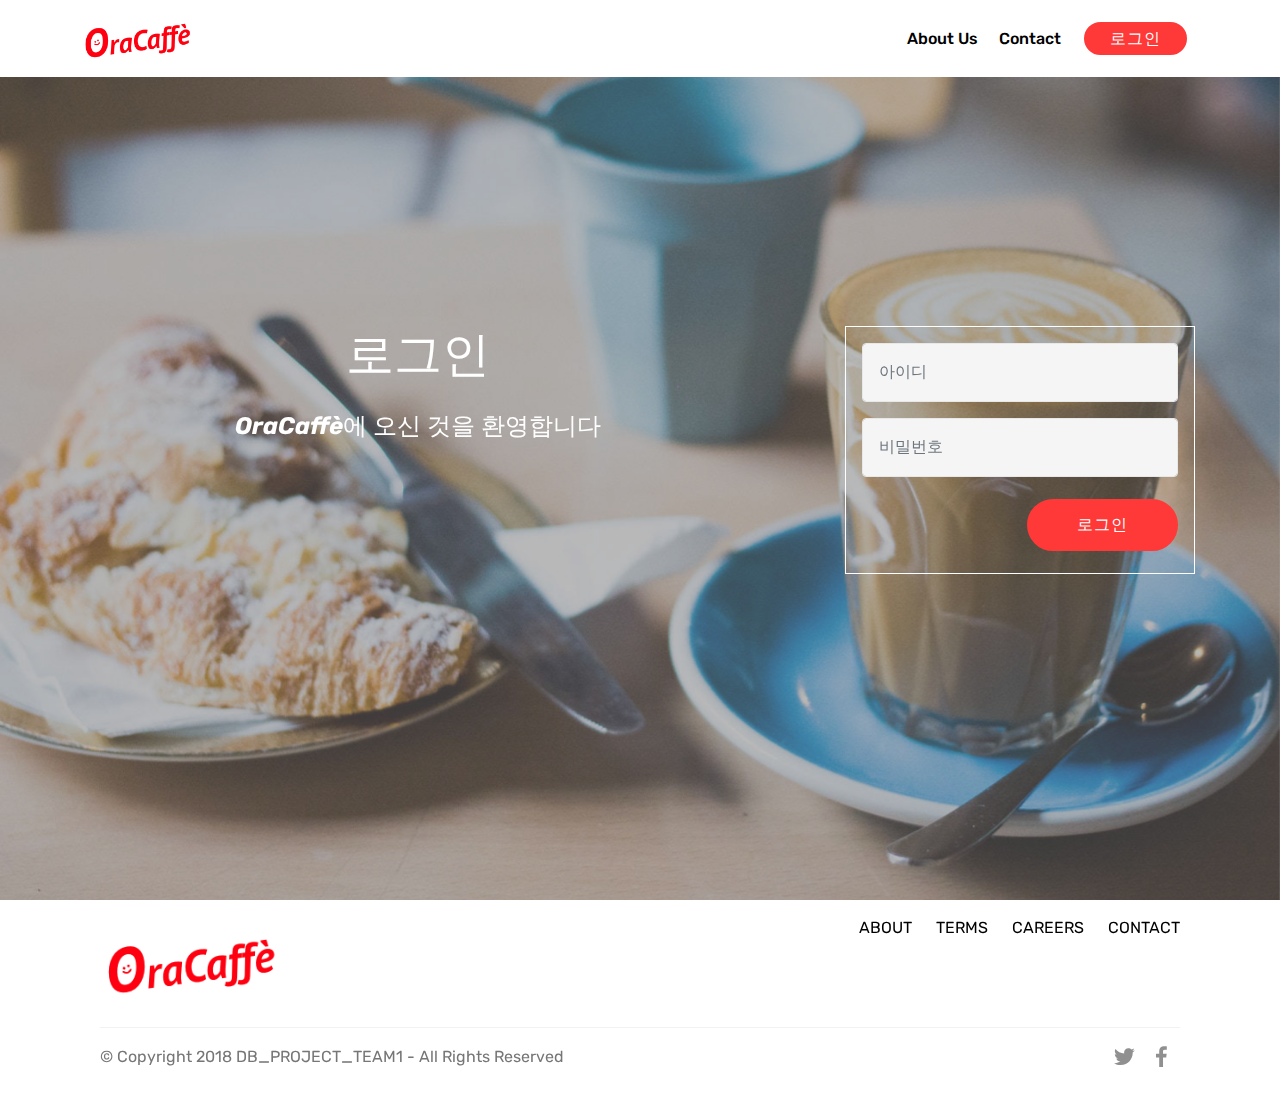
==== page1.html @ 69495694 "init" ====
<!DOCTYPE html>
<html >
<head>
  <!-- Site made with Mobirise Website Builder v4.7.6, https://mobirise.com -->
  <meta charset="UTF-8">
  <meta http-equiv="X-UA-Compatible" content="IE=edge">
  <meta name="generator" content="Mobirise v4.7.6, mobirise.com">
  <meta name="viewport" content="width=device-width, initial-scale=1, minimum-scale=1">
  <link rel="shortcut icon" href="assets/images/-202x108.png" type="image/x-icon">
  <meta name="description" content="Web Page Generator Description">
  <title>SignIn</title>
  <link rel="stylesheet" href="assets/web/assets/mobirise-icons/mobirise-icons.css">
  <link rel="stylesheet" href="assets/tether/tether.min.css">
  <link rel="stylesheet" href="assets/bootstrap/css/bootstrap.min.css">
  <link rel="stylesheet" href="assets/bootstrap/css/bootstrap-grid.min.css">
  <link rel="stylesheet" href="assets/bootstrap/css/bootstrap-reboot.min.css">
  <link rel="stylesheet" href="assets/dropdown/css/style.css">
  <link rel="stylesheet" href="assets/socicon/css/styles.css">
  <link rel="stylesheet" href="assets/theme/css/style.css">
  <link rel="stylesheet" href="assets/mobirise/css/mbr-additional.css" type="text/css">



</head>
<body>
  <section class="menu cid-r9E1RNAYEL" once="menu" id="menu2-10">



    <nav class="navbar navbar-expand beta-menu navbar-dropdown align-items-center navbar-fixed-top navbar-toggleable-sm">
        <button class="navbar-toggler navbar-toggler-right" type="button" data-toggle="collapse" data-target="#navbarSupportedContent" aria-controls="navbarSupportedContent" aria-expanded="false" aria-label="Toggle navigation">
            <div class="hamburger">
                <span></span>
                <span></span>
                <span></span>
                <span></span>
            </div>
        </button>
        <div class="menu-logo">
            <div class="navbar-brand">
                <span class="navbar-logo">
                    <a href="index.html#header2-o">
                        <img src="assets/images/-202x108.png" alt="Mobirise" title="" style="height: 3.8rem;">
                    </a>
                </span>

            </div>
        </div>
        <div class="collapse navbar-collapse" id="navbarSupportedContent">
            <ul class="navbar-nav nav-dropdown" data-app-modern-menu="true"><li class="nav-item">
                    <a class="nav-link link text-black display-4" href="https://mobirise.com">
                        About Us</a>
                </li>
                <li class="nav-item">
                    <a class="nav-link link text-black display-4" href="https://mobirise.com">
                        Contact</a>
                </li></ul>
            <div class="navbar-buttons mbr-section-btn"><a class="btn btn-sm btn-primary display-4" href="page1.html#header15-a">로그인</a></div>
        </div>
    </nav>
</section>

<section class="engine"><a href="https://mobirise.me/f">easy site builder</a></section><section class="cid-r9nvVd71QP mbr-fullscreen mbr-parallax-background" id="header15-a">



    <div class="mbr-overlay" style="opacity: 0.5; background-color: rgb(118, 118, 118);"></div>

    <div class="container align-right">
<div class="row">
    <div class="mbr-white col-lg-8 col-md-7 content-container">
        <h1 class="mbr-section-title mbr-bold pb-3 mbr-fonts-style display-2"><span style="font-weight: normal;">로그인</span></h1>
        <p class="mbr-text pb-3 mbr-fonts-style display-5"><em><strong>OraCaffè</strong></em>에 오신 것을 환영합니다</p>
    </div>
    <div class="col-lg-4 col-md-5">
    <div class="form-container">
        <div class="media-container-column" data-form-type="formoid">
            <form class="mbr-form" action="https://mobirise.com/" method="post" data-form-title="Mobirise Form"><input type="hidden" name="email" data-form-email="true" value="7OTTWEYSHqGn15H0geWZ35E45BGBH0NDx4opuKjkuqK/Y9XAEI4cTV89Rk0ecKyw245xw1QO3pvyygyzViCnVticY7wnadPkC+vL3FvAUHYLniIk+F7aWp97nAbE34Jr" data-form-field="Email">
                <div data-for="name">
                    <div class="form-group">
                        <input type="text" class="form-control px-3" name="name" data-form-field="Name" placeholder="아이디" required="" id="name-header15-a">
                    </div>
                </div>
                <div data-for="password">
                    <div class="form-group">
                        <input type="password" class="form-control px-3" name="password" data-form-field="Password" placeholder="비밀번호" required="" id="password-header15-a">
                    </div>
                </div>


                <span class="input-group-btn"><button href="" type="submit" class="btn btn-form btn-primary display-4">로그인</button></span>
            </form>
        </div>
    </div>
    </div>
</div>
    </div>

</section>

<section class="cid-r9omqYlnFC" id="footer5-s">





    <div class="container">
        <div class="media-container-row">
            <div class="col-md-3">
                <div class="media-wrap">
                    <a href="https://mobirise.com/">
                       <img src="assets/images/-202x108.png" alt="Mobirise" title="">
                    </a>
                </div>
            </div>
            <div class="col-md-9">
                <p class="mbr-text align-right links mbr-fonts-style display-7">
                    <a href="#" class="text-black">ABOUT</a> &nbsp;&nbsp;&nbsp;&nbsp;
                    <a href="#" class="text-black">TERMS</a> &nbsp;&nbsp;&nbsp;&nbsp;
                    <a href="#" class="text-black">CAREERS</a> &nbsp;&nbsp;&nbsp;&nbsp;
                    <a href="#" class="text-black">CONTACT</a>
                </p>
            </div>
        </div>
        <div class="footer-lower">
            <div class="media-container-row">
                <div class="col-md-12">
                    <hr>
                </div>
            </div>
            <div class="media-container-row mbr-white">
                <div class="col-md-6 copyright">
                    <p class="mbr-text mbr-fonts-style display-7">
                        © Copyright 2018 DB_PROJECT_TEAM1 - All Rights Reserved
                    </p>
                </div>
                <div class="col-md-6">
                    <div class="social-list align-right">
                        <div class="soc-item">
                            <a href="https://twitter.com/mobirise" target="_blank">
                                <span class="socicon-twitter socicon mbr-iconfont mbr-iconfont-social"></span>
                            </a>
                        </div>
                        <div class="soc-item">
                            <a href="https://www.facebook.com/pages/Mobirise/1616226671953247" target="_blank">
                                <span class="socicon-facebook socicon mbr-iconfont mbr-iconfont-social"></span>
                            </a>
                        </div>




                    </div>
                </div>
            </div>
        </div>
    </div>
</section>


  <script src="assets/web/assets/jquery/jquery.min.js"></script>
  <script src="assets/popper/popper.min.js"></script>
  <script src="assets/tether/tether.min.js"></script>
  <script src="assets/bootstrap/js/bootstrap.min.js"></script>
  <script src="assets/smoothscroll/smooth-scroll.js"></script>
  <script src="assets/parallax/jarallax.min.js"></script>
  <script src="assets/dropdown/js/script.min.js"></script>
  <script src="assets/touchswipe/jquery.touch-swipe.min.js"></script>
  <script src="assets/theme/js/script.js"></script>
  <script src="assets/formoid/formoid.min.js"></script>


</body>
</html>
---- assets/web/assets/mobirise-icons/mobirise-icons.css ----
@font-face {
  font-family: 'MobiriseIcons';
  src:  url('mobirise-icons.eot?spat4u');
  src:  url('mobirise-icons.eot?spat4u#iefix') format('embedded-opentype'),
    url('mobirise-icons.ttf?spat4u') format('truetype'),
    url('mobirise-icons.woff?spat4u') format('woff'),
    url('mobirise-icons.svg?spat4u#MobiriseIcons') format('svg');
  font-weight: normal;
  font-style: normal;
}

[class^="mbri-"], [class*=" mbri-"] {
  /* use !important to prevent issues with browser extensions that change fonts */
  font-family: MobiriseIcons !important;
  speak: none;
  font-style: normal;
  font-weight: normal;
  font-variant: normal;
  text-transform: none;
  line-height: 1;

  /* Better Font Rendering =========== */
  -webkit-font-smoothing: antialiased;
  -moz-osx-font-smoothing: grayscale;
}

.mbri-add-submenu:before {
  content: "\e900";
}
.mbri-alert:before {
  content: "\e901";
}
.mbri-align-center:before {
  content: "\e902";
}
.mbri-align-justify:before {
  content: "\e903";
}
.mbri-align-left:before {
  content: "\e904";
}
.mbri-align-right:before {
  content: "\e905";
}
.mbri-android:before {
  content: "\e906";
}
.mbri-apple:before {
  content: "\e907";
}
.mbri-arrow-down:before {
  content: "\e908";
}
.mbri-arrow-next:before {
  content: "\e909";
}
.mbri-arrow-prev:before {
  content: "\e90a";
}
.mbri-arrow-up:before {
  content: "\e90b";
}
.mbri-bold:before {
  content: "\e90c";
}
.mbri-bookmark:before {
  content: "\e90d";
}
.mbri-bootstrap:before {
  content: "\e90e";
}
.mbri-briefcase:before {
  content: "\e90f";
}
.mbri-browse:before {
  content: "\e910";
}
.mbri-bulleted-list:before {
  content: "\e911";
}
.mbri-calendar:before {
  content: "\e912";
}
.mbri-camera:before {
  content: "\e913";
}
.mbri-cart-add:before {
  content: "\e914";
}
.mbri-cart-full:before {
  content: "\e915";
}
.mbri-cash:before {
  content: "\e916";
}
.mbri-change-style:before {
  content: "\e917";
}
.mbri-chat:before {
  content: "\e918";
}
.mbri-clock:before {
  content: "\e919";
}
.mbri-close:before {
  content: "\e91a";
}
.mbri-cloud:before {
  content: "\e91b";
}
.mbri-code:before {
  content: "\e91c";
}
.mbri-contact-form:before {
  content: "\e91d";
}
.mbri-credit-card:before {
  content: "\e91e";
}
.mbri-cursor-click:before {
  content: "\e91f";
}
.mbri-cust-feedback:before {
  content: "\e920";
}
.mbri-database:before {
  content: "\e921";
}
.mbri-delivery:before {
  content: "\e922";
}
.mbri-desktop:before {
  content: "\e923";
}
.mbri-devices:before {
  content: "\e924";
}
.mbri-down:before {
  content: "\e925";
}
.mbri-download:before {
  content: "\e989";
}
.mbri-drag-n-drop:before {
  content: "\e927";
}
.mbri-drag-n-drop2:before {
  content: "\e928";
}
.mbri-edit:before {
  content: "\e929";
}
.mbri-edit2:before {
  content: "\e92a";
}
.mbri-error:before {
  content: "\e92b";
}
.mbri-extension:before {
  content: "\e92c";
}
.mbri-features:before {
  content: "\e92d";
}
.mbri-file:before {
  content: "\e92e";
}
.mbri-flag:before {
  content: "\e92f";
}
.mbri-folder:before {
  content: "\e930";
}
.mbri-gift:before {
  content: "\e931";
}
.mbri-github:before {
  content: "\e932";
}
.mbri-globe:before {
  content: "\e933";
}
.mbri-globe-2:before {
  content: "\e934";
}
.mbri-growing-chart:before {
  content: "\e935";
}
.mbri-hearth:before {
  content: "\e936";
}
.mbri-help:before {
  content: "\e937";
}
.mbri-home:before {
  content: "\e938";
}
.mbri-hot-cup:before {
  content: "\e939";
}
.mbri-idea:before {
  content: "\e93a";
}
.mbri-image-gallery:before {
  content: "\e93b";
}
.mbri-image-slider:before {
  content: "\e93c";
}
.mbri-info:before {
  content: "\e93d";
}
.mbri-italic:before {
  content: "\e93e";
}
.mbri-key:before {
  content: "\e93f";
}
.mbri-laptop:before {
  content: "\e940";
}
.mbri-layers:before {
  content: "\e941";
}
.mbri-left-right:before {
  content: "\e942";
}
.mbri-left:before {
  content: "\e943";
}
.mbri-letter:before {
  content: "\e944";
}
.mbri-like:before {
  content: "\e945";
}
.mbri-link:before {
  content: "\e946";
}
.mbri-lock:before {
  content: "\e947";
}
.mbri-login:before {
  content: "\e948";
}
.mbri-logout:before {
  content: "\e949";
}
.mbri-magic-stick:before {
  content: "\e94a";
}
.mbri-map-pin:before {
  content: "\e94b";
}
.mbri-menu:before {
  content: "\e94c";
}
.mbri-mobile:before {
  content: "\e94d";
}
.mbri-mobile2:before {
  content: "\e94e";
}
.mbri-mobirise:before {
  content: "\e94f";
}
.mbri-more-horizontal:before {
  content: "\e950";
}
.mbri-more-vertical:before {
  content: "\e951";
}
.mbri-music:before {
  content: "\e952";
}
.mbri-new-file:before {
  content: "\e953";
}
.mbri-numbered-list:before {
  content: "\e954";
}
.mbri-opened-folder:before {
  content: "\e955";
}
.mbri-pages:before {
  content: "\e956";
}
.mbri-paper-plane:before {
  content: "\e957";
}
.mbri-paperclip:before {
  content: "\e958";
}
.mbri-photo:before {
  content: "\e959";
}
.mbri-photos:before {
  content: "\e95a";
}
.mbri-pin:before {
  content: "\e95b";
}
.mbri-play:before {
  content: "\e95c";
}
.mbri-plus:before {
  content: "\e95d";
}
.mbri-preview:before {
  content: "\e95e";
}
.mbri-print:before {
  content: "\e95f";
}
.mbri-protect:before {
  content: "\e960";
}
.mbri-question:before {
  content: "\e961";
}
.mbri-quote-left:before {
  content: "\e962";
}
.mbri-quote-right:before {
  content: "\e963";
}
.mbri-refresh:before {
  content: "\e964";
}
.mbri-responsive:before {
  content: "\e965";
}
.mbri-right:before {
  content: "\e966";
}
.mbri-rocket:before {
  content: "\e967";
}
.mbri-sad-face:before {
  content: "\e968";
}
.mbri-sale:before {
  content: "\e969";
}
.mbri-save:before {
  content: "\e96a";
}
.mbri-search:before {
  content: "\e96b";
}
.mbri-setting:before {
  content: "\e96c";
}
.mbri-setting2:before {
  content: "\e96d";
}
.mbri-setting3:before {
  content: "\e96e";
}
.mbri-share:before {
  content: "\e96f";
}
.mbri-shopping-bag:before {
  content: "\e970";
}
.mbri-shopping-basket:before {
  content: "\e971";
}
.mbri-shopping-cart:before {
  content: "\e972";
}
.mbri-sites:before {
  content: "\e973";
}
.mbri-smile-face:before {
  content: "\e974";
}
.mbri-speed:before {
  content: "\e975";
}
.mbri-star:before {
  content: "\e976";
}
.mbri-success:before {
  content: "\e977";
}
.mbri-sun:before {
  content: "\e978";
}
.mbri-sun2:before {
  content: "\e979";
}
.mbri-tablet:before {
  content: "\e97a";
}
.mbri-tablet-vertical:before {
  content: "\e97b";
}
.mbri-target:before {
  content: "\e97c";
}
.mbri-timer:before {
  content: "\e97d";
}
.mbri-to-ftp:before {
  content: "\e97e";
}
.mbri-to-local-drive:before {
  content: "\e97f";
}
.mbri-touch-swipe:before {
  content: "\e980";
}
.mbri-touch:before {
  content: "\e981";
}
.mbri-trash:before {
  content: "\e982";
}
.mbri-underline:before {
  content: "\e983";
}
.mbri-unlink:before {
  content: "\e984";
}
.mbri-unlock:before {
  content: "\e985";
}
.mbri-up-down:before {
  content: "\e986";
}
.mbri-up:before {
  content: "\e987";
}
.mbri-update:before {
  content: "\e988";
}
.mbri-upload:before {
 content: "\e926"; 
}
.mbri-user:before {
  content: "\e98a";
}
.mbri-user2:before {
  content: "\e98b";
}
.mbri-users:before {
  content: "\e98c";
}
.mbri-video:before {
  content: "\e98d";
}
.mbri-video-play:before {
  content: "\e98e";
}
.mbri-watch:before {
  content: "\e98f";
}
.mbri-website-theme:before {
  content: "\e990";
}
.mbri-wifi:before {
  content: "\e991";
}
.mbri-windows:before {
  content: "\e992";
}
.mbri-zoom-out:before {
  content: "\e993";
}
.mbri-redo:before {
  content: "\e994";
}
.mbri-undo:before {
  content: "\e995";
}
---- assets/dropdown/css/style.css ----
.navbar-dropdown {
  left: 0;
  padding: 0;
  position: absolute;
  right: 0;
  top: 0;
  transition: all 0.45s ease;
  z-index: 1030;
  background: #282828; }
  .navbar-dropdown .navbar-logo {
    margin-right: 0.8rem;
    transition: margin 0.3s ease-in-out;
    vertical-align: middle; }
    .navbar-dropdown .navbar-logo img {
      height: 3.125rem;
      transition: all 0.3s ease-in-out; }
    .navbar-dropdown .navbar-logo.mbr-iconfont {
      font-size: 3.125rem;
      line-height: 3.125rem; }
  .navbar-dropdown .navbar-caption {
    font-weight: 700;
    white-space: normal;
    vertical-align: -4px;
    line-height: 3.125rem !important; }
    .navbar-dropdown .navbar-caption, .navbar-dropdown .navbar-caption:hover {
      color: inherit;
      text-decoration: none; }
  .navbar-dropdown .mbr-iconfont + .navbar-caption {
    vertical-align: -1px; }
  .navbar-dropdown.navbar-fixed-top {
    position: fixed; }
  .navbar-dropdown .navbar-brand span {
    vertical-align: -4px; }
  .navbar-dropdown.bg-color.transparent {
    background: none; }
  .navbar-dropdown.navbar-short .navbar-brand {
    padding: 0.625rem 0; }
    .navbar-dropdown.navbar-short .navbar-brand span {
      vertical-align: -1px; }
  .navbar-dropdown.navbar-short .navbar-caption {
    line-height: 2.375rem !important;
    vertical-align: -2px; }
  .navbar-dropdown.navbar-short .navbar-logo {
    margin-right: 0.5rem; }
    .navbar-dropdown.navbar-short .navbar-logo img {
      height: 2.375rem; }
    .navbar-dropdown.navbar-short .navbar-logo.mbr-iconfont {
      font-size: 2.375rem;
      line-height: 2.375rem; }
  .navbar-dropdown.navbar-short .mbr-table-cell {
    height: 3.625rem; }
  .navbar-dropdown .navbar-close {
    left: 0.6875rem;
    position: fixed;
    top: 0.75rem;
    z-index: 1000; }
  .navbar-dropdown .hamburger-icon {
    content: "";
    display: inline-block;
    vertical-align: middle;
    width: 16px;
    -webkit-box-shadow: 0 -6px 0 1px #282828,0 0 0 1px #282828,0 6px 0 1px #282828;
    -moz-box-shadow: 0 -6px 0 1px #282828,0 0 0 1px #282828,0 6px 0 1px #282828;
    box-shadow: 0 -6px 0 1px #282828,0 0 0 1px #282828,0 6px 0 1px #282828; }

.dropdown-menu .dropdown-toggle[data-toggle="dropdown-submenu"]::after {
  border-bottom: 0.35em solid transparent;
  border-left: 0.35em solid;
  border-right: 0;
  border-top: 0.35em solid transparent;
  margin-left: 0.3rem; }

.dropdown-menu .dropdown-item:focus {
  outline: 0; }

.nav-dropdown {
  font-size: 0.75rem;
  font-weight: 500;
  height: auto !important; }
  .nav-dropdown .nav-btn {
    padding-left: 1rem; }
  .nav-dropdown .link {
    margin: .667em 1.667em;
    font-weight: 500;
    padding: 0;
    transition: color .2s ease-in-out; }
    .nav-dropdown .link.dropdown-toggle {
      margin-right: 2.583em; }
      .nav-dropdown .link.dropdown-toggle::after {
        margin-left: .25rem;
        border-top: 0.35em solid;
        border-right: 0.35em solid transparent;
        border-left: 0.35em solid transparent;
        border-bottom: 0; }
      .nav-dropdown .link.dropdown-toggle[aria-expanded="true"] {
        margin: 0;
        padding: 0.667em 3.263em  0.667em 1.667em; }
  .nav-dropdown .link::after,
  .nav-dropdown .dropdown-item::after {
    color: inherit; }
  .nav-dropdown .btn {
    font-size: 0.75rem;
    font-weight: 700;
    letter-spacing: 0;
    margin-bottom: 0;
    padding-left: 1.25rem;
    padding-right: 1.25rem; }
  .nav-dropdown .dropdown-menu {
    border-radius: 0;
    border: 0;
    left: 0;
    margin: 0;
    padding-bottom: 1.25rem;
    padding-top: 1.25rem;
    position: relative; }
  .nav-dropdown .dropdown-submenu {
    margin-left: 0.125rem;
    top: 0; }
  .nav-dropdown .dropdown-item {
    font-weight: 500;
    line-height: 2;
    padding: 0.3846em 4.615em 0.3846em 1.5385em;
    position: relative;
    transition: color .2s ease-in-out, background-color .2s ease-in-out; }
    .nav-dropdown .dropdown-item::after {
      margin-top: -0.3077em;
      position: absolute;
      right: 1.1538em;
      top: 50%; }
    .nav-dropdown .dropdown-item:focus, .nav-dropdown .dropdown-item:hover {
      background: none; }

@media (max-width: 767px) {
  .nav-dropdown.navbar-toggleable-sm {
    bottom: 0;
    display: none;
    left: 0;
    overflow-x: hidden;
    position: fixed;
    top: 0;
    transform: translateX(-100%);
    -ms-transform: translateX(-100%);
    -webkit-transform: translateX(-100%);
    width: 18.75rem;
    z-index: 999; } }
.nav-dropdown.navbar-toggleable-xl {
  bottom: 0;
  display: none;
  left: 0;
  overflow-x: hidden;
  position: fixed;
  top: 0;
  transform: translateX(-100%);
  -ms-transform: translateX(-100%);
  -webkit-transform: translateX(-100%);
  width: 18.75rem;
  z-index: 999; }

.nav-dropdown-sm {
  display: block !important;
  overflow-x: hidden;
  overflow: auto;
  padding-top: 3.875rem; }
  .nav-dropdown-sm::after {
    content: "";
    display: block;
    height: 3rem;
    width: 100%; }
  .nav-dropdown-sm.collapse.in ~ .navbar-close {
    display: block !important; }
  .nav-dropdown-sm.collapsing, .nav-dropdown-sm.collapse.in {
    transform: translateX(0);
    -ms-transform: translateX(0);
    -webkit-transform: translateX(0);
    transition: all 0.25s ease-out;
    -webkit-transition: all 0.25s ease-out;
    background: #282828; }
  .nav-dropdown-sm.collapsing[aria-expanded="false"] {
    transform: translateX(-100%);
    -ms-transform: translateX(-100%);
    -webkit-transform: translateX(-100%); }
  .nav-dropdown-sm .nav-item {
    display: block;
    margin-left: 0 !important;
    padding-left: 0; }
  .nav-dropdown-sm .link,
  .nav-dropdown-sm .dropdown-item {
    border-top: 1px dotted rgba(255, 255, 255, 0.1);
    font-size: 0.8125rem;
    line-height: 1.6;
    margin: 0 !important;
    padding: 0.875rem 2.4rem 0.875rem 1.5625rem !important;
    position: relative;
    white-space: normal; }
    .nav-dropdown-sm .link:focus, .nav-dropdown-sm .link:hover,
    .nav-dropdown-sm .dropdown-item:focus,
    .nav-dropdown-sm .dropdown-item:hover {
      background: rgba(0, 0, 0, 0.2) !important;
      color: #c0a375; }
  .nav-dropdown-sm .nav-btn {
    position: relative;
    padding: 1.5625rem 1.5625rem 0 1.5625rem; }
    .nav-dropdown-sm .nav-btn::before {
      border-top: 1px dotted rgba(255, 255, 255, 0.1);
      content: "";
      left: 0;
      position: absolute;
      top: 0;
      width: 100%; }
    .nav-dropdown-sm .nav-btn + .nav-btn {
      padding-top: 0.625rem; }
      .nav-dropdown-sm .nav-btn + .nav-btn::before {
        display: none; }
  .nav-dropdown-sm .btn {
    padding: 0.625rem 0; }
  .nav-dropdown-sm .dropdown-toggle[data-toggle="dropdown-submenu"]::after {
    margin-left: .25rem;
    border-top: 0.35em solid;
    border-right: 0.35em solid transparent;
    border-left: 0.35em solid transparent;
    border-bottom: 0; }
  .nav-dropdown-sm .dropdown-toggle[data-toggle="dropdown-submenu"][aria-expanded="true"]::after {
    border-top: 0;
    border-right: 0.35em solid transparent;
    border-left: 0.35em solid transparent;
    border-bottom: 0.35em solid; }
  .nav-dropdown-sm .dropdown-menu {
    margin: 0;
    padding: 0;
    position: relative;
    top: 0;
    left: 0;
    width: 100%;
    border: 0;
    float: none;
    border-radius: 0;
    background: none; }
  .nav-dropdown-sm .dropdown-submenu {
    left: 100%;
    margin-left: 0.125rem;
    margin-top: -1.25rem;
    top: 0; }

.navbar-toggleable-sm .nav-dropdown .dropdown-menu {
  position: absolute; }

.navbar-toggleable-sm .nav-dropdown .dropdown-submenu {
  left: 100%;
  margin-left: 0.125rem;
  margin-top: -1.25rem;
  top: 0; }

.navbar-toggleable-sm.opened .nav-dropdown .dropdown-menu {
  position: relative; }

.navbar-toggleable-sm.opened .nav-dropdown .dropdown-submenu {
  left: 0;
  margin-left: 00rem;
  margin-top: 0rem;
  top: 0; }

.is-builder .nav-dropdown.collapsing {
  transition: none !important; }

/*# sourceMappingURL=style.css.map */
---- assets/socicon/css/styles.css ----
@charset "UTF-8";

@font-face {
  font-family: "socicon";
  src:url("../fonts/socicon.eot");
  src:url("../fonts/socicon.eot?#iefix") format("embedded-opentype"),
    url("../fonts/socicon.woff") format("woff"),
    url("../fonts/socicon.ttf") format("truetype"),
    url("../fonts/socicon.svg#socicon") format("svg");
  font-weight: normal;
  font-style: normal;

}

[data-icon]:before {
  font-family: "socicon" !important;
  content: attr(data-icon);
  font-style: normal !important;
  font-weight: normal !important;
  font-variant: normal !important;
  text-transform: none !important;
  speak: none;
  line-height: 1;
  -webkit-font-smoothing: antialiased;
  -moz-osx-font-smoothing: grayscale;
}

[class^="socicon-"]:before,
[class*=" socicon-"]:before {
  font-family: "socicon" !important;
  font-style: normal !important;
  font-weight: normal !important;
  font-variant: normal !important;
  text-transform: none !important;
  speak: none;
  line-height: 1;
  -webkit-font-smoothing: antialiased;
  -moz-osx-font-smoothing: grayscale;
}

.socicon-modelmayhem:before {
  content: "\e000";
}
.socicon-mixcloud:before {
  content: "\e001";
}
.socicon-drupal:before {
  content: "\e002";
}
.socicon-swarm:before {
  content: "\e003";
}
.socicon-istock:before {
  content: "\e004";
}
.socicon-yammer:before {
  content: "\e005";
}
.socicon-ello:before {
  content: "\e006";
}
.socicon-stackoverflow:before {
  content: "\e007";
}
.socicon-persona:before {
  content: "\e008";
}
.socicon-triplej:before {
  content: "\e009";
}
.socicon-houzz:before {
  content: "\e00a";
}
.socicon-rss:before {
  content: "\e00b";
}
.socicon-paypal:before {
  content: "\e00c";
}
.socicon-odnoklassniki:before {
  content: "\e00d";
}
.socicon-airbnb:before {
  content: "\e00e";
}
.socicon-periscope:before {
  content: "\e00f";
}
.socicon-outlook:before {
  content: "\e010";
}
.socicon-coderwall:before {
  content: "\e011";
}
.socicon-tripadvisor:before {
  content: "\e012";
}
.socicon-appnet:before {
  content: "\e013";
}
.socicon-goodreads:before {
  content: "\e014";
}
.socicon-tripit:before {
  content: "\e015";
}
.socicon-lanyrd:before {
  content: "\e016";
}
.socicon-slideshare:before {
  content: "\e017";
}
.socicon-buffer:before {
  content: "\e018";
}
.socicon-disqus:before {
  content: "\e019";
}
.socicon-vkontakte:before {
  content: "\e01a";
}
.socicon-whatsapp:before {
  content: "\e01b";
}
.socicon-patreon:before {
  content: "\e01c";
}
.socicon-storehouse:before {
  content: "\e01d";
}
.socicon-pocket:before {
  content: "\e01e";
}
.socicon-mail:before {
  content: "\e01f";
}
.socicon-blogger:before {
  content: "\e020";
}
.socicon-technorati:before {
  content: "\e021";
}
.socicon-reddit:before {
  content: "\e022";
}
.socicon-dribbble:before {
  content: "\e023";
}
.socicon-stumbleupon:before {
  content: "\e024";
}
.socicon-digg:before {
  content: "\e025";
}
.socicon-envato:before {
  content: "\e026";
}
.socicon-behance:before {
  content: "\e027";
}
.socicon-delicious:before {
  content: "\e028";
}
.socicon-deviantart:before {
  content: "\e029";
}
.socicon-forrst:before {
  content: "\e02a";
}
.socicon-play:before {
  content: "\e02b";
}
.socicon-zerply:before {
  content: "\e02c";
}
.socicon-wikipedia:before {
  content: "\e02d";
}
.socicon-apple:before {
  content: "\e02e";
}
.socicon-flattr:before {
  content: "\e02f";
}
.socicon-github:before {
  content: "\e030";
}
.socicon-renren:before {
  content: "\e031";
}
.socicon-friendfeed:before {
  content: "\e032";
}
.socicon-newsvine:before {
  content: "\e033";
}
.socicon-identica:before {
  content: "\e034";
}
.socicon-bebo:before {
  content: "\e035";
}
.socicon-zynga:before {
  content: "\e036";
}
.socicon-steam:before {
  content: "\e037";
}
.socicon-xbox:before {
  content: "\e038";
}
.socicon-windows:before {
  content: "\e039";
}
.socicon-qq:before {
  content: "\e03a";
}
.socicon-douban:before {
  content: "\e03b";
}
.socicon-meetup:before {
  content: "\e03c";
}
.socicon-playstation:before {
  content: "\e03d";
}
.socicon-android:before {
  content: "\e03e";
}
.socicon-snapchat:before {
  content: "\e03f";
}
.socicon-twitter:before {
  content: "\e040";
}
.socicon-facebook:before {
  content: "\e041";
}
.socicon-googleplus:before {
  content: "\e042";
}
.socicon-pinterest:before {
  content: "\e043";
}
.socicon-foursquare:before {
  content: "\e044";
}
.socicon-yahoo:before {
  content: "\e045";
}
.socicon-skype:before {
  content: "\e046";
}
.socicon-yelp:before {
  content: "\e047";
}
.socicon-feedburner:before {
  content: "\e048";
}
.socicon-linkedin:before {
  content: "\e049";
}
.socicon-viadeo:before {
  content: "\e04a";
}
.socicon-xing:before {
  content: "\e04b";
}
.socicon-myspace:before {
  content: "\e04c";
}
.socicon-soundcloud:before {
  content: "\e04d";
}
.socicon-spotify:before {
  content: "\e04e";
}
.socicon-grooveshark:before {
  content: "\e04f";
}
.socicon-lastfm:before {
  content: "\e050";
}
.socicon-youtube:before {
  content: "\e051";
}
.socicon-vimeo:before {
  content: "\e052";
}
.socicon-dailymotion:before {
  content: "\e053";
}
.socicon-vine:before {
  content: "\e054";
}
.socicon-flickr:before {
  content: "\e055";
}
.socicon-500px:before {
  content: "\e056";
}
.socicon-wordpress:before {
  content: "\e058";
}
.socicon-tumblr:before {
  content: "\e059";
}
.socicon-twitch:before {
  content: "\e05a";
}
.socicon-8tracks:before {
  content: "\e05b";
}
.socicon-amazon:before {
  content: "\e05c";
}
.socicon-icq:before {
  content: "\e05d";
}
.socicon-smugmug:before {
  content: "\e05e";
}
.socicon-ravelry:before {
  content: "\e05f";
}
.socicon-weibo:before {
  content: "\e060";
}
.socicon-baidu:before {
  content: "\e061";
}
.socicon-angellist:before {
  content: "\e062";
}
.socicon-ebay:before {
  content: "\e063";
}
.socicon-imdb:before {
  content: "\e064";
}
.socicon-stayfriends:before {
  content: "\e065";
}
.socicon-residentadvisor:before {
  content: "\e066";
}
.socicon-google:before {
  content: "\e067";
}
.socicon-yandex:before {
  content: "\e068";
}
.socicon-sharethis:before {
  content: "\e069";
}
.socicon-bandcamp:before {
  content: "\e06a";
}
.socicon-itunes:before {
  content: "\e06b";
}
.socicon-deezer:before {
  content: "\e06c";
}
.socicon-telegram:before {
  content: "\e06e";
}
.socicon-openid:before {
  content: "\e06f";
}
.socicon-amplement:before {
  content: "\e070";
}
.socicon-viber:before {
  content: "\e071";
}
.socicon-zomato:before {
  content: "\e072";
}
.socicon-draugiem:before {
  content: "\e074";
}
.socicon-endomodo:before {
  content: "\e075";
}
.socicon-filmweb:before {
  content: "\e076";
}
.socicon-stackexchange:before {
  content: "\e077";
}
.socicon-wykop:before {
  content: "\e078";
}
.socicon-teamspeak:before {
  content: "\e079";
}
.socicon-teamviewer:before {
  content: "\e07a";
}
.socicon-ventrilo:before {
  content: "\e07b";
}
.socicon-younow:before {
  content: "\e07c";
}
.socicon-raidcall:before {
  content: "\e07d";
}
.socicon-mumble:before {
  content: "\e07e";
}
.socicon-medium:before {
  content: "\e06d";
}
.socicon-bebee:before {
  content: "\e07f";
}
.socicon-hitbox:before {
  content: "\e080";
}
.socicon-reverbnation:before {
  content: "\e081";
}
.socicon-formulr:before {
  content: "\e082";
}
.socicon-instagram:before {
  content: "\e057";
}
.socicon-battlenet:before {
  content: "\e083";
}
.socicon-chrome:before {
  content: "\e084";
}
.socicon-discord:before {
  content: "\e086";
}
.socicon-issuu:before {
  content: "\e087";
}
.socicon-macos:before {
  content: "\e088";
}
.socicon-firefox:before {
  content: "\e089";
}
.socicon-opera:before {
  content: "\e08d";
}
.socicon-keybase:before {
  content: "\e090";
}
.socicon-alliance:before {
  content: "\e091";
}
.socicon-livejournal:before {
  content: "\e092";
}
.socicon-googlephotos:before {
  content: "\e093";
}
.socicon-horde:before {
  content: "\e094";
}
.socicon-etsy:before {
  content: "\e095";
}
.socicon-zapier:before {
  content: "\e096";
}
.socicon-google-scholar:before {
  content: "\e097";
}
.socicon-researchgate:before {
  content: "\e098";
}
.socicon-wechat:before {
  content: "\e099";
}
.socicon-strava:before {
  content: "\e09a";
}
.socicon-line:before {
  content: "\e09b";
}
.socicon-lyft:before {
  content: "\e09c";
}
.socicon-uber:before {
  content: "\e09d";
}
.socicon-songkick:before {
  content: "\e09e";
}
.socicon-viewbug:before {
  content: "\e09f";
}
.socicon-googlegroups:before {
  content: "\e0a0";
}
.socicon-quora:before {
  content: "\e073";
}
.socicon-diablo:before {
  content: "\e085";
}
.socicon-blizzard:before {
  content: "\e0a1";
}
.socicon-hearthstone:before {
  content: "\e08b";
}
.socicon-heroes:before {
  content: "\e08a";
}
.socicon-overwatch:before {
  content: "\e08c";
}
.socicon-warcraft:before {
  content: "\e08e";
}
.socicon-starcraft:before {
  content: "\e08f";
}
.socicon-beam:before {
  content: "\e0a2";
}
.socicon-curse:before {
  content: "\e0a3";
}
.socicon-player:before {
  content: "\e0a4";
}
.socicon-streamjar:before {
  content: "\e0a5";
}
.socicon-nintendo:before {
  content: "\e0a6";
}
.socicon-hellocoton:before {
  content: "\e0a7";
}
---- assets/theme/css/style.css ----
/*!
 * Mobirise v4 theme (https://mobirise.com/)
 * Copyright 2017 Mobirise
 */
section {
  background-color: #eeeeee; }

section,
.container,
.container-fluid {
  position: relative;
  word-wrap: break-word; }

a.mbr-iconfont:hover {
  text-decoration: none; }

.article .lead p, .article .lead ul, .article .lead ol, .article .lead pre, .article .lead blockquote {
  margin-bottom: 0; }

a {
  font-style: normal;
  font-weight: 400;
  cursor: pointer; }
  a, a:hover {
    text-decoration: none; }

figure {
  margin-bottom: 0; }

body {
  color: #232323; }

h1, h2, h3, h4, h5, h6,
.h1, .h2, .h3, .h4, .h5, .h6,
.display-1, .display-2, .display-3, .display-4 {
  line-height: 1;
  word-break: break-word;
  word-wrap: break-word; }

b, strong {
  font-weight: bold; }

blockquote {
  padding: 10px 0 10px 20px;
  position: relative;
  border-left: 2px solid;
  border-color: #ff3366; }

input:-webkit-autofill, input:-webkit-autofill:hover, input:-webkit-autofill:focus, input:-webkit-autofill:active {
  transition-delay: 9999s;
  transition-property: background-color, color; }

textarea[type="hidden"] {
  display: none; }

body {
  position: relative; }

section {
  background-position: 50% 50%;
  background-repeat: no-repeat;
  background-size: cover; }
  section .mbr-background-video,
  section .mbr-background-video-preview {
    position: absolute;
    bottom: 0;
    left: 0;
    right: 0;
    top: 0; }

.hidden {
  visibility: hidden; }

.mbr-z-index20 {
  z-index: 20; }

/*! Base colors */
.mbr-white {
  color: #ffffff; }

.mbr-black {
  color: #000000; }

.mbr-bg-white {
  background-color: #ffffff; }

.mbr-bg-black {
  background-color: #000000; }

/*! Text-aligns */
.align-left {
  text-align: left; }

.align-center {
  text-align: center; }

.align-right {
  text-align: right; }

@media (max-width: 767px) {
  .align-left, .align-center, .align-right, .mbr-section-btn, .mbr-section-title {
    text-align: center; } }
/*! Font-weight  */
.mbr-light {
  font-weight: 300; }

.mbr-regular {
  font-weight: 400; }

.mbr-semibold {
  font-weight: 500; }

.mbr-bold {
  font-weight: 700; }

/*! Media  */
.media-size-item {
  -webkit-flex: 1 1 auto;
  -moz-flex: 1 1 auto;
  -ms-flex: 1 1 auto;
  -o-flex: 1 1 auto;
  flex: 1 1 auto; }

.media-content {
  -webkit-flex-basis: 100%;
  flex-basis: 100%; }

.media-container-row {
  display: -ms-flexbox;
  display: -webkit-flex;
  display: flex;
  -webkit-flex-direction: row;
  -ms-flex-direction: row;
  flex-direction: row;
  -webkit-flex-wrap: wrap;
  -ms-flex-wrap: wrap;
  flex-wrap: wrap;
  -webkit-justify-content: center;
  -ms-flex-pack: center;
  justify-content: center;
  -webkit-align-content: center;
  -ms-flex-line-pack: center;
  align-content: center;
  -webkit-align-items: start;
  -ms-flex-align: start;
  align-items: start; }
  .media-container-row .media-size-item {
    width: 400px; }

.media-container-column {
  display: -ms-flexbox;
  display: -webkit-flex;
  display: flex;
  -webkit-flex-direction: column;
  -ms-flex-direction: column;
  flex-direction: column;
  -webkit-flex-wrap: wrap;
  -ms-flex-wrap: wrap;
  flex-wrap: wrap;
  -webkit-justify-content: center;
  -ms-flex-pack: center;
  justify-content: center;
  -webkit-align-content: center;
  -ms-flex-line-pack: center;
  align-content: center;
  -webkit-align-items: stretch;
  -ms-flex-align: stretch;
  align-items: stretch; }
  .media-container-column > * {
    width: 100%; }

@media (min-width: 992px) {
  .media-container-row {
    -webkit-flex-wrap: nowrap;
    -ms-flex-wrap: nowrap;
    flex-wrap: nowrap; } }
figure {
  overflow: hidden; }

figure[mbr-media-size] {
  transition: width 0.1s; }

.mbr-figure img, .mbr-figure iframe {
  display: block;
  width: 100%; }

.card {
  background-color: transparent;
  border: none; }

.card-img {
  text-align: center;
  flex-shrink: 0; }
.center-block{

  display: block;
  margin-left: auto;
  margin-right: auto;

}
.media {
  max-width: 100%;
  margin: 0 auto; }

.mbr-figure {
  -ms-flex-item-align: center;
  -ms-grid-row-align: center;
  -webkit-align-self: center;
  align-self: center; }

.media-container > div {
  max-width: 100%; }

.mbr-figure img, .card-img img {
  width: 100%; }

@media (max-width: 991px) {
  .media-size-item {
    width: auto !important; }

  .media {
    width: auto; }

  .mbr-figure {
    width: 100% !important; } }
/*! Buttons */
.mbr-section-btn {
  margin-left: -.25rem;
  margin-right: -.25rem;
  font-size: 0; }

nav .mbr-section-btn {
  margin-left: 0rem;
  margin-right: 0rem; }

/*! Btn icon margin */
.btn .mbr-iconfont, .btn.btn-sm .mbr-iconfont {
  cursor: pointer;
  margin-right: 0.5rem; }

.btn.btn-md .mbr-iconfont, .btn.btn-md .mbr-iconfont {
  margin-right: 0.8rem; }

.mbr-regular {
  font-weight: 400; }

.mbr-semibold {
  font-weight: 500; }

.mbr-bold {
  font-weight: 700; }

[type="submit"] {
  -webkit-appearance: none; }

/*! Full-screen */
.mbr-fullscreen .mbr-overlay {
  min-height: 100vh; }

.mbr-fullscreen {
  display: flex;
  display: -webkit-flex;
  display: -moz-flex;
  display: -ms-flex;
  display: -o-flex;
  align-items: center;
  -webkit-align-items: center;
  min-height: 100vh;
  padding-top: 3rem;
  padding-bottom: 3rem; }

/*! Map */
.map {
  height: 25rem;
  position: relative; }
  .map iframe {
    width: 100%;
    height: 100%; }

/* Form */
.form-asterisk {
  font-family: initial;
  position: absolute;
  top: -2px;
  font-weight: normal; }

/*! Scroll to top arrow */
.mbr-arrow-up {
  bottom: 25px;
  right: 90px;
  position: fixed;
  text-align: right;
  z-index: 5000;
  color: #ffffff;
  font-size: 32px;
  transform: rotate(180deg);
  -webkit-transform: rotate(180deg); }

.mbr-arrow-up a {
  background: rgba(0, 0, 0, 0.2);
  border-radius: 3px;
  color: #fff;
  display: inline-block;
  height: 60px;
  width: 60px;
  outline-style: none !important;
  position: relative;
  text-decoration: none;
  transition: all .3s ease-in-out;
  cursor: pointer;
  text-align: center; }
  .mbr-arrow-up a:hover {
    background-color: rgba(0, 0, 0, 0.4); }
  .mbr-arrow-up a i {
    line-height: 60px; }

.mbr-arrow-up-icon {
  display: block;
  color: #fff; }

.mbr-arrow-up-icon::before {
  content: "\203a";
  display: inline-block;
  font-family: serif;
  font-size: 32px;
  line-height: 1;
  font-style: normal;
  position: relative;
  top: 6px;
  left: -4px;
  -webkit-transform: rotate(-90deg);
  transform: rotate(-90deg); }

/*! Arrow Down */
.mbr-arrow {
  position: absolute;
  bottom: 45px;
  left: 50%;
  width: 60px;
  height: 60px;
  cursor: pointer;
  background-color: rgba(80, 80, 80, 0.5);
  border-radius: 50%;
  -webkit-transform: translateX(-50%);
  transform: translateX(-50%); }
  .mbr-arrow > a {
    display: inline-block;
    text-decoration: none;
    outline-style: none;
    -webkit-animation: arrowdown 1.7s ease-in-out infinite;
    animation: arrowdown 1.7s ease-in-out infinite; }
    .mbr-arrow > a > i {
      position: absolute;
      top: -2px;
      left: 15px;
      font-size: 2rem; }

@keyframes arrowdown {
  0% {
    transform: translateY(0px);
    -webkit-transform: translateY(0px); }
  50% {
    transform: translateY(-5px);
    -webkit-transform: translateY(-5px); }
  100% {
    transform: translateY(0px);
    -webkit-transform: translateY(0px); } }
@-webkit-keyframes arrowdown {
  0% {
    transform: translateY(0px);
    -webkit-transform: translateY(0px); }
  50% {
    transform: translateY(-5px);
    -webkit-transform: translateY(-5px); }
  100% {
    transform: translateY(0px);
    -webkit-transform: translateY(0px); } }
@media (max-width: 500px) {
  .mbr-arrow-up {
    left: 50%;
    right: auto;
    transform: translateX(-50%) rotate(180deg);
    -webkit-transform: translateX(-50%) rotate(180deg); } }
/*Gradients animation*/
@keyframes gradient-animation {
  from {
    background-position: 0% 100%;
    animation-timing-function: ease-in-out; }
  to {
    background-position: 100% 0%;
    animation-timing-function: ease-in-out; } }
@-webkit-keyframes gradient-animation {
  from {
    background-position: 0% 100%;
    animation-timing-function: ease-in-out; }
  to {
    background-position: 100% 0%;
    animation-timing-function: ease-in-out; } }
.bg-gradient {
  background-size: 200% 200%;
  animation: gradient-animation 5s infinite alternate;
  -webkit-animation: gradient-animation 5s infinite alternate; }

.menu .navbar-brand {
  display: -webkit-flex; }
  .menu .navbar-brand span {
    display: flex;
    display: -webkit-flex; }
  .menu .navbar-brand .navbar-caption-wrap {
    display: -webkit-flex; }
  .menu .navbar-brand .navbar-logo img {
    display: -webkit-flex; }
@media (min-width: 768px) and (max-width: 991px) {
  .menu .navbar-toggleable-sm .navbar-nav {
    display: -webkit-box;
    display: -webkit-flex;
    display: -ms-flexbox; } }
@media (min-width: 992px) {
  .menu .navbar-nav.nav-dropdown {
    display: -webkit-flex; }
  .menu .navbar-toggleable-sm .navbar-collapse {
    display: -webkit-flex !important; } }

/*# sourceMappingURL=style.css.map */
.engine {
	position: absolute;
	text-indent: -2400px;
	text-align: center;
	padding: 0;
	top: 0;
	left: -2400px;
}
---- assets/mobirise/css/mbr-additional.css ----
@import url(https://fonts.googleapis.com/css?family=Rubik:300,300i,400,400i,500,500i,700,700i,900,900i);





body {
  font-style: normal;
  line-height: 1.5;
}
.mbr-section-title {
  font-style: normal;
  line-height: 1.2;
}
.mbr-section-subtitle {
  line-height: 1.3;
}
.mbr-text {
  font-style: normal;
  line-height: 1.6;
}
.display-1 {
  font-family: 'Rubik', sans-serif;
  font-size: 4.25rem;
}
.display-1 > .mbr-iconfont {
  font-size: 6.8rem;
}
.display-2 {
  font-family: 'Rubik', sans-serif;
  font-size: 3rem;
}
.display-2 > .mbr-iconfont {
  font-size: 4.8rem;
}
.display-4 {
  font-family: 'Rubik', sans-serif;
  font-size: 1rem;
}
.display-4 > .mbr-iconfont {
  font-size: 1.6rem;
}
.display-5 {
  font-family: 'Rubik', sans-serif;
  font-size: 1.5rem;
}
.display-5 > .mbr-iconfont {
  font-size: 2.4rem;
}
.display-7 {
  font-family: 'Rubik', sans-serif;
  font-size: 1rem;
}
.display-7 > .mbr-iconfont {
  font-size: 1.6rem;
}
/* ---- Fluid typography for mobile devices ---- */
/* 1.4 - font scale ratio ( bootstrap == 1.42857 ) */
/* 100vw - current viewport width */
/* (48 - 20)  48 == 48rem == 768px, 20 == 20rem == 320px(minimal supported viewport) */
/* 0.65 - min scale variable, may vary */
@media (max-width: 768px) {
  .display-1 {
    font-size: 3.4rem;
    font-size: calc( 2.1374999999999997rem + (4.25 - 2.1374999999999997) * ((100vw - 20rem) / (48 - 20)));
    line-height: calc( 1.4 * (2.1374999999999997rem + (4.25 - 2.1374999999999997) * ((100vw - 20rem) / (48 - 20))));
  }
  .display-2 {
    font-size: 2.4rem;
    font-size: calc( 1.7rem + (3 - 1.7) * ((100vw - 20rem) / (48 - 20)));
    line-height: calc( 1.4 * (1.7rem + (3 - 1.7) * ((100vw - 20rem) / (48 - 20))));
  }
  .display-4 {
    font-size: 0.8rem;
    font-size: calc( 1rem + (1 - 1) * ((100vw - 20rem) / (48 - 20)));
    line-height: calc( 1.4 * (1rem + (1 - 1) * ((100vw - 20rem) / (48 - 20))));
  }
  .display-5 {
    font-size: 1.2rem;
    font-size: calc( 1.175rem + (1.5 - 1.175) * ((100vw - 20rem) / (48 - 20)));
    line-height: calc( 1.4 * (1.175rem + (1.5 - 1.175) * ((100vw - 20rem) / (48 - 20))));
  }
}
/* Buttons */
.btn {
  font-weight: 500;
  border-width: 2px;
  font-style: normal;
  letter-spacing: 1px;
  margin: .4rem .8rem;
  white-space: normal;
  -webkit-transition: all 0.3s ease-in-out;
  -moz-transition: all 0.3s ease-in-out;
  transition: all 0.3s ease-in-out;
  padding: 1rem 3rem;
  border-radius: 3px;
  display: inline-flex;
  align-items: center;
  justify-content: center;
  word-break: break-word;
}
.btn-sm {
  font-weight: 500;
  letter-spacing: 1px;
  -webkit-transition: all 0.3s ease-in-out;
  -moz-transition: all 0.3s ease-in-out;
  transition: all 0.3s ease-in-out;
  padding: 0.6rem 1.5rem;
  border-radius: 3px;
}
.btn-md {
  font-weight: 500;
  letter-spacing: 1px;
  margin: .4rem .8rem !important;
  -webkit-transition: all 0.3s ease-in-out;
  -moz-transition: all 0.3s ease-in-out;
  transition: all 0.3s ease-in-out;
  padding: 1rem 3rem;
  border-radius: 3px;
}
.btn-lg {
  font-weight: 500;
  letter-spacing: 1px;
  margin: .4rem .8rem !important;
  -webkit-transition: all 0.3s ease-in-out;
  -moz-transition: all 0.3s ease-in-out;
  transition: all 0.3s ease-in-out;
  padding: 1.2rem 3.2rem;
  border-radius: 3px;
}
.bg-primary {
  background-color: #ff3838 !important;
}
.bg-success {
  background-color: #f7ed4a !important;
}
.bg-info {
  background-color: #82786e !important;
}
.bg-warning {
  background-color: #879a9f !important;
}
.bg-danger {
  background-color: #b1a374 !important;
}
.btn-primary,
.btn-primary:active {
  background-color: #ff3838 !important;
  border-color: #ff3838 !important;
  color: #ffffff !important;
}
.btn-primary:hover,
.btn-primary:focus,
.btn-primary.focus,
.btn-primary.active {
  color: #ffffff !important;
  background-color: #eb0000 !important;
  border-color: #eb0000 !important;
}
.btn-primary.disabled,
.btn-primary:disabled {
  color: #ffffff !important;
  background-color: #eb0000 !important;
  border-color: #eb0000 !important;
}
.btn-secondary,
.btn-secondary:active {
  background-color: #ff3366 !important;
  border-color: #ff3366 !important;
  color: #ffffff !important;
}
.btn-secondary:hover,
.btn-secondary:focus,
.btn-secondary.focus,
.btn-secondary.active {
  color: #ffffff !important;
  background-color: #e50039 !important;
  border-color: #e50039 !important;
}
.btn-secondary.disabled,
.btn-secondary:disabled {
  color: #ffffff !important;
  background-color: #e50039 !important;
  border-color: #e50039 !important;
}
.btn-info,
.btn-info:active {
  background-color: #82786e !important;
  border-color: #82786e !important;
  color: #ffffff !important;
}
.btn-info:hover,
.btn-info:focus,
.btn-info.focus,
.btn-info.active {
  color: #ffffff !important;
  background-color: #59524b !important;
  border-color: #59524b !important;
}
.btn-info.disabled,
.btn-info:disabled {
  color: #ffffff !important;
  background-color: #59524b !important;
  border-color: #59524b !important;
}
.btn-success,
.btn-success:active {
  background-color: #f7ed4a !important;
  border-color: #f7ed4a !important;
  color: #3f3c03 !important;
}
.btn-success:hover,
.btn-success:focus,
.btn-success.focus,
.btn-success.active {
  color: #3f3c03 !important;
  background-color: #eadd0a !important;
  border-color: #eadd0a !important;
}
.btn-success.disabled,
.btn-success:disabled {
  color: #3f3c03 !important;
  background-color: #eadd0a !important;
  border-color: #eadd0a !important;
}
.btn-warning,
.btn-warning:active {
  background-color: #879a9f !important;
  border-color: #879a9f !important;
  color: #ffffff !important;
}
.btn-warning:hover,
.btn-warning:focus,
.btn-warning.focus,
.btn-warning.active {
  color: #ffffff !important;
  background-color: #617479 !important;
  border-color: #617479 !important;
}
.btn-warning.disabled,
.btn-warning:disabled {
  color: #ffffff !important;
  background-color: #617479 !important;
  border-color: #617479 !important;
}
.btn-danger,
.btn-danger:active {
  background-color: #b1a374 !important;
  border-color: #b1a374 !important;
  color: #ffffff !important;
}
.btn-danger:hover,
.btn-danger:focus,
.btn-danger.focus,
.btn-danger.active {
  color: #ffffff !important;
  background-color: #8b7d4e !important;
  border-color: #8b7d4e !important;
}
.btn-danger.disabled,
.btn-danger:disabled {
  color: #ffffff !important;
  background-color: #8b7d4e !important;
  border-color: #8b7d4e !important;
}
.btn-white {
  color: #333333 !important;
}
.btn-white,
.btn-white:active {
  background-color: #ffffff !important;
  border-color: #ffffff !important;
  color: #808080 !important;
}
.btn-white:hover,
.btn-white:focus,
.btn-white.focus,
.btn-white.active {
  color: #808080 !important;
  background-color: #d9d9d9 !important;
  border-color: #d9d9d9 !important;
}
.btn-white.disabled,
.btn-white:disabled {
  color: #808080 !important;
  background-color: #d9d9d9 !important;
  border-color: #d9d9d9 !important;
}
.btn-black,
.btn-black:active {
  background-color: #333333 !important;
  border-color: #333333 !important;
  color: #ffffff !important;
}
.btn-black:hover,
.btn-black:focus,
.btn-black.focus,
.btn-black.active {
  color: #ffffff !important;
  background-color: #0d0d0d !important;
  border-color: #0d0d0d !important;
}
.btn-black.disabled,
.btn-black:disabled {
  color: #ffffff !important;
  background-color: #0d0d0d !important;
  border-color: #0d0d0d !important;
}
.btn-primary-outline,
.btn-primary-outline:active {
  background: none;
  border-color: #d10000;
  color: #d10000;
}
.btn-primary-outline:hover,
.btn-primary-outline:focus,
.btn-primary-outline.focus,
.btn-primary-outline.active {
  color: #ffffff;
  background-color: #ff3838;
  border-color: #ff3838;
}
.btn-primary-outline.disabled,
.btn-primary-outline:disabled {
  color: #ffffff !important;
  background-color: #ff3838 !important;
  border-color: #ff3838 !important;
}
.btn-secondary-outline,
.btn-secondary-outline:active {
  background: none;
  border-color: #cc0033;
  color: #cc0033;
}
.btn-secondary-outline:hover,
.btn-secondary-outline:focus,
.btn-secondary-outline.focus,
.btn-secondary-outline.active {
  color: #ffffff;
  background-color: #ff3366;
  border-color: #ff3366;
}
.btn-secondary-outline.disabled,
.btn-secondary-outline:disabled {
  color: #ffffff !important;
  background-color: #ff3366 !important;
  border-color: #ff3366 !important;
}
.btn-info-outline,
.btn-info-outline:active {
  background: none;
  border-color: #4b453f;
  color: #4b453f;
}
.btn-info-outline:hover,
.btn-info-outline:focus,
.btn-info-outline.focus,
.btn-info-outline.active {
  color: #ffffff;
  background-color: #82786e;
  border-color: #82786e;
}
.btn-info-outline.disabled,
.btn-info-outline:disabled {
  color: #ffffff !important;
  background-color: #82786e !important;
  border-color: #82786e !important;
}
.btn-success-outline,
.btn-success-outline:active {
  background: none;
  border-color: #d2c609;
  color: #d2c609;
}
.btn-success-outline:hover,
.btn-success-outline:focus,
.btn-success-outline.focus,
.btn-success-outline.active {
  color: #3f3c03;
  background-color: #f7ed4a;
  border-color: #f7ed4a;
}
.btn-success-outline.disabled,
.btn-success-outline:disabled {
  color: #3f3c03 !important;
  background-color: #f7ed4a !important;
  border-color: #f7ed4a !important;
}
.btn-warning-outline,
.btn-warning-outline:active {
  background: none;
  border-color: #55666b;
  color: #55666b;
}
.btn-warning-outline:hover,
.btn-warning-outline:focus,
.btn-warning-outline.focus,
.btn-warning-outline.active {
  color: #ffffff;
  background-color: #879a9f;
  border-color: #879a9f;
}
.btn-warning-outline.disabled,
.btn-warning-outline:disabled {
  color: #ffffff !important;
  background-color: #879a9f !important;
  border-color: #879a9f !important;
}
.btn-danger-outline,
.btn-danger-outline:active {
  background: none;
  border-color: #7a6e45;
  color: #7a6e45;
}
.btn-danger-outline:hover,
.btn-danger-outline:focus,
.btn-danger-outline.focus,
.btn-danger-outline.active {
  color: #ffffff;
  background-color: #b1a374;
  border-color: #b1a374;
}
.btn-danger-outline.disabled,
.btn-danger-outline:disabled {
  color: #ffffff !important;
  background-color: #b1a374 !important;
  border-color: #b1a374 !important;
}
.btn-black-outline,
.btn-black-outline:active {
  background: none;
  border-color: #000000;
  color: #000000;
}
.btn-black-outline:hover,
.btn-black-outline:focus,
.btn-black-outline.focus,
.btn-black-outline.active {
  color: #ffffff;
  background-color: #333333;
  border-color: #333333;
}
.btn-black-outline.disabled,
.btn-black-outline:disabled {
  color: #ffffff !important;
  background-color: #333333 !important;
  border-color: #333333 !important;
}
.btn-white-outline,
.btn-white-outline:active,
.btn-white-outline.active {
  background: none;
  border-color: #ffffff;
  color: #ffffff;
}
.btn-white-outline:hover,
.btn-white-outline:focus,
.btn-white-outline.focus {
  color: #333333;
  background-color: #ffffff;
  border-color: #ffffff;
}
.text-primary {
  color: #ff3838 !important;
}
.text-secondary {
  color: #ff3366 !important;
}
.text-success {
  color: #f7ed4a !important;
}
.text-info {
  color: #82786e !important;
}
.text-warning {
  color: #879a9f !important;
}
.text-danger {
  color: #b1a374 !important;
}
.text-white {
  color: #ffffff !important;
}
.text-black {
  color: #000000 !important;
}
a.text-primary:hover,
a.text-primary:focus {
  color: #d10000 !important;
}
a.text-secondary:hover,
a.text-secondary:focus {
  color: #cc0033 !important;
}
a.text-success:hover,
a.text-success:focus {
  color: #d2c609 !important;
}
a.text-info:hover,
a.text-info:focus {
  color: #4b453f !important;
}
a.text-warning:hover,
a.text-warning:focus {
  color: #55666b !important;
}
a.text-danger:hover,
a.text-danger:focus {
  color: #7a6e45 !important;
}
a.text-white:hover,
a.text-white:focus {
  color: #b3b3b3 !important;
}
a.text-black:hover,
a.text-black:focus {
  color: #4d4d4d !important;
}
.alert-success {
  background-color: #70c770;
}
.alert-info {
  background-color: #82786e;
}
.alert-warning {
  background-color: #879a9f;
}
.alert-danger {
  background-color: #b1a374;
}
.mbr-section-btn a.btn:not(.btn-form) {
  border-radius: 100px;
}
.mbr-section-btn a.btn:not(.btn-form):hover,
.mbr-section-btn a.btn:not(.btn-form):focus {
  box-shadow: none !important;
}
.mbr-section-btn a.btn:not(.btn-form):hover,
.mbr-section-btn a.btn:not(.btn-form):focus {
  box-shadow: 0 10px 40px 0 rgba(0, 0, 0, 0.2) !important;
  -webkit-box-shadow: 0 10px 40px 0 rgba(0, 0, 0, 0.2) !important;
}
.mbr-gallery-filter li a {
  border-radius: 100px !important;
}
.mbr-gallery-filter li.active .btn {
  background-color: #ff3838;
  border-color: #ff3838;
  color: #ffffff;
}
.mbr-gallery-filter li.active .btn:focus {
  box-shadow: none;
}
.nav-tabs .nav-link {
  border-radius: 100px !important;
}
.btn-form {
  border-radius: 0;
}
.btn-form:hover {
  cursor: pointer;
}
a,
a:hover {
  color: #ff3838;
}
.mbr-plan-header.bg-primary .mbr-plan-subtitle,
.mbr-plan-header.bg-primary .mbr-plan-price-desc {
  color: #ffffff;
}
.mbr-plan-header.bg-success .mbr-plan-subtitle,
.mbr-plan-header.bg-success .mbr-plan-price-desc {
  color: #ffffff;
}
.mbr-plan-header.bg-info .mbr-plan-subtitle,
.mbr-plan-header.bg-info .mbr-plan-price-desc {
  color: #beb8b2;
}
.mbr-plan-header.bg-warning .mbr-plan-subtitle,
.mbr-plan-header.bg-warning .mbr-plan-price-desc {
  color: #ced6d8;
}
.mbr-plan-header.bg-danger .mbr-plan-subtitle,
.mbr-plan-header.bg-danger .mbr-plan-price-desc {
  color: #dfd9c6;
}
/* Scroll to top button*/
.scrollToTop_wraper {
  display: none;
}
#scrollToTop a i:before {
  content: '';
  position: absolute;
  height: 40%;
  top: 25%;
  background: #fff;
  width: 2px;
  left: calc(50% - 1px);
}
#scrollToTop a i:after {
  content: '';
  position: absolute;
  display: block;
  border-top: 2px solid #fff;
  border-right: 2px solid #fff;
  width: 40%;
  height: 40%;
  left: 30%;
  bottom: 30%;
  transform: rotate(135deg);
}
/* Others*/
.note-check a[data-value=Rubik] {
  font-style: normal;
}
.mbr-arrow a {
  color: #ffffff;
}
@media (max-width: 767px) {
  .mbr-arrow {
    display: none;
  }
}
.form-control-label {
  position: relative;
  cursor: pointer;
  margin-bottom: .357em;
  padding: 0;
}
.alert {
  color: #ffffff;
  border-radius: 0;
  border: 0;
  font-size: .875rem;
  line-height: 1.5;
  margin-bottom: 1.875rem;
  padding: 1.25rem;
  position: relative;
}
.alert.alert-form::after {
  background-color: inherit;
  bottom: -7px;
  content: "";
  display: block;
  height: 14px;
  left: 50%;
  margin-left: -7px;
  position: absolute;
  transform: rotate(45deg);
  width: 14px;
}
.form-control {
  background-color: #f5f5f5;
  box-shadow: none;
  color: #565656;
  font-family: 'Rubik', sans-serif;
  font-size: 1rem;
  line-height: 1.43;
  min-height: 3.5em;
  padding: 1.07em .5em;
}
.form-control > .mbr-iconfont {
  font-size: 1.6rem;
}
.form-control,
.form-control:focus {
  border: 1px solid #e8e8e8;
}
.form-active .form-control:invalid {
  border-color: red;
}
.mbr-overlay {
  background-color: #000;
  bottom: 0;
  left: 0;
  opacity: .5;
  position: absolute;
  right: 0;
  top: 0;
  z-index: 0;
}
blockquote {
  font-style: italic;
  padding: 10px 0 10px 20px;
  font-size: 1.09rem;
  position: relative;
  border-color: #ff3838;
  border-width: 3px;
}
ul,
ol,
pre,
blockquote {
  margin-bottom: 2.3125rem;
}
pre {
  background: #f4f4f4;
  padding: 10px 24px;
  white-space: pre-wrap;
}
.inactive {
  -webkit-user-select: none;
  -moz-user-select: none;
  -ms-user-select: none;
  user-select: none;
  pointer-events: none;
  -webkit-user-drag: none;
  user-drag: none;
}
.mbr-section__comments .row {
  justify-content: center;
}
/* Forms */
.mbr-form .btn {
  margin: .4rem 0;
}
.mbr-form .input-group-btn a.btn {
  border-radius: 100px !important;
}
.mbr-form .input-group-btn a.btn:hover {
  box-shadow: 0 10px 40px 0 rgba(0, 0, 0, 0.2);
}
.mbr-form .input-group-btn button[type="submit"] {
  border-radius: 100px !important;
  padding: 1rem 3rem;
}
.mbr-form .input-group-btn button[type="submit"]:hover {
  box-shadow: 0 10px 40px 0 rgba(0, 0, 0, 0.2);
}
.form2 .form-control {
  border-top-left-radius: 100px;
  border-bottom-left-radius: 100px;
}
.form2 .input-group-btn a.btn {
  border-top-left-radius: 0 !important;
  border-bottom-left-radius: 0 !important;
}
.form2 .input-group-btn button[type="submit"] {
  border-top-left-radius: 0 !important;
  border-bottom-left-radius: 0 !important;
}
.form3 input[type="email"] {
  border-radius: 100px !important;
}
@media (max-width: 349px) {
  .form2 input[type="email"] {
    border-radius: 100px !important;
  }
  .form2 .input-group-btn a.btn {
    border-radius: 100px !important;
  }
  .form2 .input-group-btn button[type="submit"] {
    border-radius: 100px !important;
  }
}
@media (max-width: 767px) {
  .btn {
    font-size: .75rem !important;
  }
  .btn .mbr-iconfont {
    font-size: 1rem !important;
  }
}
/* Social block */
.btn-social {
  font-size: 20px;
  border-radius: 50%;
  padding: 0;
  width: 44px;
  height: 44px;
  line-height: 44px;
  text-align: center;
  position: relative;
  border: 2px solid #c0a375;
  border-color: #ff3838;
  color: #232323;
  cursor: pointer;
}
.btn-social i {
  top: 0;
  line-height: 44px;
  width: 44px;
}
.btn-social:hover {
  color: #fff;
  background: #ff3838;
}
.btn-social + .btn {
  margin-left: .1rem;
}
/* Footer */
.mbr-footer-content li::before,
.mbr-footer .mbr-contacts li::before {
  background: #ff3838;
}
.mbr-footer-content li a:hover,
.mbr-footer .mbr-contacts li a:hover {
  color: #ff3838;
}
.footer3 input[type="email"],
.footer4 input[type="email"] {
  border-radius: 100px !important;
}
.footer3 .input-group-btn a.btn,
.footer4 .input-group-btn a.btn {
  border-radius: 100px !important;
}
.footer3 .input-group-btn button[type="submit"],
.footer4 .input-group-btn button[type="submit"] {
  border-radius: 100px !important;
}
/* Headers*/
.header13 .form-inline input[type="email"],
.header14 .form-inline input[type="email"] {
  border-radius: 100px;
}
.header13 .form-inline input[type="text"],
.header14 .form-inline input[type="text"] {
  border-radius: 100px;
}
.header13 .form-inline input[type="tel"],
.header14 .form-inline input[type="tel"] {
  border-radius: 100px;
}
.header13 .form-inline a.btn,
.header14 .form-inline a.btn {
  border-radius: 100px;
}
.header13 .form-inline button,
.header14 .form-inline button {
  border-radius: 100px !important;
}
.offset-1 {
  margin-left: 8.33333%;
}
.offset-2 {
  margin-left: 16.66667%;
}
.offset-3 {
  margin-left: 25%;
}
.offset-4 {
  margin-left: 33.33333%;
}
.offset-5 {
  margin-left: 41.66667%;
}
.offset-6 {
  margin-left: 50%;
}
.offset-7 {
  margin-left: 58.33333%;
}
.offset-8 {
  margin-left: 66.66667%;
}
.offset-9 {
  margin-left: 75%;
}
.offset-10 {
  margin-left: 83.33333%;
}
.offset-11 {
  margin-left: 91.66667%;
}
@media (min-width: 576px) {
  .offset-sm-0 {
    margin-left: 0%;
  }
  .offset-sm-1 {
    margin-left: 8.33333%;
  }
  .offset-sm-2 {
    margin-left: 16.66667%;
  }
  .offset-sm-3 {
    margin-left: 25%;
  }
  .offset-sm-4 {
    margin-left: 33.33333%;
  }
  .offset-sm-5 {
    margin-left: 41.66667%;
  }
  .offset-sm-6 {
    margin-left: 50%;
  }
  .offset-sm-7 {
    margin-left: 58.33333%;
  }
  .offset-sm-8 {
    margin-left: 66.66667%;
  }
  .offset-sm-9 {
    margin-left: 75%;
  }
  .offset-sm-10 {
    margin-left: 83.33333%;
  }
  .offset-sm-11 {
    margin-left: 91.66667%;
  }
}
@media (min-width: 768px) {
  .offset-md-0 {
    margin-left: 0%;
  }
  .offset-md-1 {
    margin-left: 8.33333%;
  }
  .offset-md-2 {
    margin-left: 16.66667%;
  }
  .offset-md-3 {
    margin-left: 25%;
  }
  .offset-md-4 {
    margin-left: 33.33333%;
  }
  .offset-md-5 {
    margin-left: 41.66667%;
  }
  .offset-md-6 {
    margin-left: 50%;
  }
  .offset-md-7 {
    margin-left: 58.33333%;
  }
  .offset-md-8 {
    margin-left: 66.66667%;
  }
  .offset-md-9 {
    margin-left: 75%;
  }
  .offset-md-10 {
    margin-left: 83.33333%;
  }
  .offset-md-11 {
    margin-left: 91.66667%;
  }
}
@media (min-width: 992px) {
  .offset-lg-0 {
    margin-left: 0%;
  }
  .offset-lg-1 {
    margin-left: 8.33333%;
  }
  .offset-lg-2 {
    margin-left: 16.66667%;
  }
  .offset-lg-3 {
    margin-left: 25%;
  }
  .offset-lg-4 {
    margin-left: 33.33333%;
  }
  .offset-lg-5 {
    margin-left: 41.66667%;
  }
  .offset-lg-6 {
    margin-left: 50%;
  }
  .offset-lg-7 {
    margin-left: 58.33333%;
  }
  .offset-lg-8 {
    margin-left: 66.66667%;
  }
  .offset-lg-9 {
    margin-left: 75%;
  }
  .offset-lg-10 {
    margin-left: 83.33333%;
  }
  .offset-lg-11 {
    margin-left: 91.66667%;
  }
}
@media (min-width: 1200px) {
  .offset-xl-0 {
    margin-left: 0%;
  }
  .offset-xl-1 {
    margin-left: 8.33333%;
  }
  .offset-xl-2 {
    margin-left: 16.66667%;
  }
  .offset-xl-3 {
    margin-left: 25%;
  }
  .offset-xl-4 {
    margin-left: 33.33333%;
  }
  .offset-xl-5 {
    margin-left: 41.66667%;
  }
  .offset-xl-6 {
    margin-left: 50%;
  }
  .offset-xl-7 {
    margin-left: 58.33333%;
  }
  .offset-xl-8 {
    margin-left: 66.66667%;
  }
  .offset-xl-9 {
    margin-left: 75%;
  }
  .offset-xl-10 {
    margin-left: 83.33333%;
  }
  .offset-xl-11 {
    margin-left: 91.66667%;
  }
}
.navbar-toggler {
  -webkit-align-self: flex-start;
  -ms-flex-item-align: start;
  align-self: flex-start;
  padding: 0.25rem 0.75rem;
  font-size: 1.25rem;
  line-height: 1;
  background: transparent;
  border: 1px solid transparent;
  -webkit-border-radius: 0.25rem;
  border-radius: 0.25rem;
}
.navbar-toggler:focus,
.navbar-toggler:hover {
  text-decoration: none;
}
.navbar-toggler-icon {
  display: inline-block;
  width: 1.5em;
  height: 1.5em;
  vertical-align: middle;
  content: "";
  background: no-repeat center center;
  -webkit-background-size: 100% 100%;
  -o-background-size: 100% 100%;
  background-size: 100% 100%;
}
.navbar-toggler-left {
  position: absolute;
  left: 1rem;
}
.navbar-toggler-right {
  position: absolute;
  right: 1rem;
}
@media (max-width: 575px) {
  .navbar-toggleable .navbar-nav .dropdown-menu {
    position: static;
    float: none;
  }
  .navbar-toggleable > .container {
    padding-right: 0;
    padding-left: 0;
  }
}
@media (min-width: 576px) {
  .navbar-toggleable {
    -webkit-box-orient: horizontal;
    -webkit-box-direction: normal;
    -webkit-flex-direction: row;
    -ms-flex-direction: row;
    flex-direction: row;
    -webkit-flex-wrap: nowrap;
    -ms-flex-wrap: nowrap;
    flex-wrap: nowrap;
    -webkit-box-align: center;
    -webkit-align-items: center;
    -ms-flex-align: center;
    align-items: center;
  }
  .navbar-toggleable .navbar-nav {
    -webkit-box-orient: horizontal;
    -webkit-box-direction: normal;
    -webkit-flex-direction: row;
    -ms-flex-direction: row;
    flex-direction: row;
  }
  .navbar-toggleable .navbar-nav .nav-link {
    padding-right: .5rem;
    padding-left: .5rem;
  }
  .navbar-toggleable > .container {
    display: -webkit-box;
    display: -webkit-flex;
    display: -ms-flexbox;
    display: flex;
    -webkit-flex-wrap: nowrap;
    -ms-flex-wrap: nowrap;
    flex-wrap: nowrap;
    -webkit-box-align: center;
    -webkit-align-items: center;
    -ms-flex-align: center;
    align-items: center;
  }
  .navbar-toggleable .navbar-collapse {
    display: -webkit-box !important;
    display: -webkit-flex !important;
    display: -ms-flexbox !important;
    display: flex !important;
    width: 100%;
  }
  .navbar-toggleable .navbar-toggler {
    display: none;
  }
}
@media (max-width: 767px) {
  .navbar-toggleable-sm .navbar-nav .dropdown-menu {
    position: static;
    float: none;
  }
  .navbar-toggleable-sm > .container {
    padding-right: 0;
    padding-left: 0;
  }
}
@media (min-width: 768px) {
  .navbar-toggleable-sm {
    -webkit-box-orient: horizontal;
    -webkit-box-direction: normal;
    -webkit-flex-direction: row;
    -ms-flex-direction: row;
    flex-direction: row;
    -webkit-flex-wrap: nowrap;
    -ms-flex-wrap: nowrap;
    flex-wrap: nowrap;
    -webkit-box-align: center;
    -webkit-align-items: center;
    -ms-flex-align: center;
    align-items: center;
  }
  .navbar-toggleable-sm .navbar-nav {
    -webkit-box-orient: horizontal;
    -webkit-box-direction: normal;
    -webkit-flex-direction: row;
    -ms-flex-direction: row;
    flex-direction: row;
  }
  .navbar-toggleable-sm .navbar-nav .nav-link {
    padding-right: .5rem;
    padding-left: .5rem;
  }
  .navbar-toggleable-sm > .container {
    display: -webkit-box;
    display: -webkit-flex;
    display: -ms-flexbox;
    display: flex;
    -webkit-flex-wrap: nowrap;
    -ms-flex-wrap: nowrap;
    flex-wrap: nowrap;
    -webkit-box-align: center;
    -webkit-align-items: center;
    -ms-flex-align: center;
    align-items: center;
  }
  .navbar-toggleable-sm .navbar-collapse {
    display: -webkit-box !important;
    display: -webkit-flex !important;
    display: -ms-flexbox !important;
    display: flex !important;
    width: 100%;
  }
  .navbar-toggleable-sm .navbar-toggler {
    display: none;
  }
}
@media (max-width: 991px) {
  .navbar-toggleable-md .navbar-nav .dropdown-menu {
    position: static;
    float: none;
  }
  .navbar-toggleable-md > .container {
    padding-right: 0;
    padding-left: 0;
  }
}
@media (min-width: 992px) {
  .navbar-toggleable-md {
    -webkit-box-orient: horizontal;
    -webkit-box-direction: normal;
    -webkit-flex-direction: row;
    -ms-flex-direction: row;
    flex-direction: row;
    -webkit-flex-wrap: nowrap;
    -ms-flex-wrap: nowrap;
    flex-wrap: nowrap;
    -webkit-box-align: center;
    -webkit-align-items: center;
    -ms-flex-align: center;
    align-items: center;
  }
  .navbar-toggleable-md .navbar-nav {
    -webkit-box-orient: horizontal;
    -webkit-box-direction: normal;
    -webkit-flex-direction: row;
    -ms-flex-direction: row;
    flex-direction: row;
  }
  .navbar-toggleable-md .navbar-nav .nav-link {
    padding-right: .5rem;
    padding-left: .5rem;
  }
  .navbar-toggleable-md > .container {
    display: -webkit-box;
    display: -webkit-flex;
    display: -ms-flexbox;
    display: flex;
    -webkit-flex-wrap: nowrap;
    -ms-flex-wrap: nowrap;
    flex-wrap: nowrap;
    -webkit-box-align: center;
    -webkit-align-items: center;
    -ms-flex-align: center;
    align-items: center;
  }
  .navbar-toggleable-md .navbar-collapse {
    display: -webkit-box !important;
    display: -webkit-flex !important;
    display: -ms-flexbox !important;
    display: flex !important;
    width: 100%;
  }
  .navbar-toggleable-md .navbar-toggler {
    display: none;
  }
}
@media (max-width: 1199px) {
  .navbar-toggleable-lg .navbar-nav .dropdown-menu {
    position: static;
    float: none;
  }
  .navbar-toggleable-lg > .container {
    padding-right: 0;
    padding-left: 0;
  }
}
@media (min-width: 1200px) {
  .navbar-toggleable-lg {
    -webkit-box-orient: horizontal;
    -webkit-box-direction: normal;
    -webkit-flex-direction: row;
    -ms-flex-direction: row;
    flex-direction: row;
    -webkit-flex-wrap: nowrap;
    -ms-flex-wrap: nowrap;
    flex-wrap: nowrap;
    -webkit-box-align: center;
    -webkit-align-items: center;
    -ms-flex-align: center;
    align-items: center;
  }
  .navbar-toggleable-lg .navbar-nav {
    -webkit-box-orient: horizontal;
    -webkit-box-direction: normal;
    -webkit-flex-direction: row;
    -ms-flex-direction: row;
    flex-direction: row;
  }
  .navbar-toggleable-lg .navbar-nav .nav-link {
    padding-right: .5rem;
    padding-left: .5rem;
  }
  .navbar-toggleable-lg > .container {
    display: -webkit-box;
    display: -webkit-flex;
    display: -ms-flexbox;
    display: flex;
    -webkit-flex-wrap: nowrap;
    -ms-flex-wrap: nowrap;
    flex-wrap: nowrap;
    -webkit-box-align: center;
    -webkit-align-items: center;
    -ms-flex-align: center;
    align-items: center;
  }
  .navbar-toggleable-lg .navbar-collapse {
    display: -webkit-box !important;
    display: -webkit-flex !important;
    display: -ms-flexbox !important;
    display: flex !important;
    width: 100%;
  }
  .navbar-toggleable-lg .navbar-toggler {
    display: none;
  }
}
.navbar-toggleable-xl {
  -webkit-box-orient: horizontal;
  -webkit-box-direction: normal;
  -webkit-flex-direction: row;
  -ms-flex-direction: row;
  flex-direction: row;
  -webkit-flex-wrap: nowrap;
  -ms-flex-wrap: nowrap;
  flex-wrap: nowrap;
  -webkit-box-align: center;
  -webkit-align-items: center;
  -ms-flex-align: center;
  align-items: center;
}
.navbar-toggleable-xl .navbar-nav .dropdown-menu {
  position: static;
  float: none;
}
.navbar-toggleable-xl > .container {
  padding-right: 0;
  padding-left: 0;
}
.navbar-toggleable-xl .navbar-nav {
  -webkit-box-orient: horizontal;
  -webkit-box-direction: normal;
  -webkit-flex-direction: row;
  -ms-flex-direction: row;
  flex-direction: row;
}
.navbar-toggleable-xl .navbar-nav .nav-link {
  padding-right: .5rem;
  padding-left: .5rem;
}
.navbar-toggleable-xl > .container {
  display: -webkit-box;
  display: -webkit-flex;
  display: -ms-flexbox;
  display: flex;
  -webkit-flex-wrap: nowrap;
  -ms-flex-wrap: nowrap;
  flex-wrap: nowrap;
  -webkit-box-align: center;
  -webkit-align-items: center;
  -ms-flex-align: center;
  align-items: center;
}
.navbar-toggleable-xl .navbar-collapse {
  display: -webkit-box !important;
  display: -webkit-flex !important;
  display: -ms-flexbox !important;
  display: flex !important;
  width: 100%;
}
.navbar-toggleable-xl .navbar-toggler {
  display: none;
}
.card-img {
  width: auto;
}
.menu .navbar.collapsed:not(.beta-menu) {
  flex-direction: column;
}
.carousel-item.active,
.carousel-item-next,
.carousel-item-prev {
  display: -webkit-box;
  display: -webkit-flex;
  display: -ms-flexbox;
  display: flex;
}
.note-air-layout .dropup .dropdown-menu,
.note-air-layout .navbar-fixed-bottom .dropdown .dropdown-menu {
  bottom: initial !important;
}
html,
body {
  height: auto;
  min-height: 100vh;
}
.dropup .dropdown-toggle::after {
  display: none;
}
.cid-r9nUnJcU4I {
  background-image: url("../../../assets/images/mbr-1440x1080.jpg");
}
.cid-r9oejZ3rrV {
  padding-top: 90px;
  padding-bottom: 15px;
  background-color: #ffffff;
}
.cid-r9oejZ3rrV H2 {
  color: #ff3838;
}
.cid-r9oejZ3rrV .mbr-section-subtitle {
  color: #767676;
}
.cid-r9nsSrdFwK .navbar {
  background: #ffffff;
  transition: none;
  min-height: 77px;
  padding: .5rem 0;
}
.cid-r9nsSrdFwK .navbar-dropdown.bg-color.transparent.opened {
  background: #ffffff;
}
.cid-r9nsSrdFwK a {
  font-style: normal;
}
.cid-r9nsSrdFwK .nav-item span {
  padding-right: 0.4em;
  line-height: 0.5em;
  vertical-align: text-bottom;
  position: relative;
  text-decoration: none;
}
.cid-r9nsSrdFwK .nav-item a {
  display: flex;
  align-items: center;
  justify-content: center;
  padding: 0.7rem 0 !important;
  margin: 0rem .65rem !important;
}
.cid-r9nsSrdFwK .nav-item:focus,
.cid-r9nsSrdFwK .nav-link:focus {
  outline: none;
}
.cid-r9nsSrdFwK .btn {
  padding: 0.4rem 1.5rem;
  display: inline-flex;
  align-items: center;
}
.cid-r9nsSrdFwK .btn .mbr-iconfont {
  font-size: 1.6rem;
}
.cid-r9nsSrdFwK .menu-logo {
  margin-right: auto;
}
.cid-r9nsSrdFwK .menu-logo .navbar-brand {
  display: flex;
  margin-left: 5rem;
  padding: 0;
  transition: padding .2s;
  min-height: 3.8rem;
  align-items: center;
}
.cid-r9nsSrdFwK .menu-logo .navbar-brand .navbar-caption-wrap {
  display: flex;
  -webkit-align-items: center;
  align-items: center;
  word-break: break-word;
  min-width: 7rem;
  margin: .3rem 0;
}
.cid-r9nsSrdFwK .menu-logo .navbar-brand .navbar-caption-wrap .navbar-caption {
  line-height: 1.2rem !important;
  padding-right: 2rem;
}
.cid-r9nsSrdFwK .menu-logo .navbar-brand .navbar-logo {
  font-size: 4rem;
  transition: font-size 0.25s;
}
.cid-r9nsSrdFwK .menu-logo .navbar-brand .navbar-logo img {
  display: flex;
}
.cid-r9nsSrdFwK .menu-logo .navbar-brand .navbar-logo .mbr-iconfont {
  transition: font-size 0.25s;
}
.cid-r9nsSrdFwK .navbar-toggleable-sm .navbar-collapse {
  justify-content: flex-end;
  -webkit-justify-content: flex-end;
  padding-right: 5rem;
  width: auto;
}
.cid-r9nsSrdFwK .navbar-toggleable-sm .navbar-collapse .navbar-nav {
  flex-wrap: wrap;
  -webkit-flex-wrap: wrap;
  padding-left: 0;
}
.cid-r9nsSrdFwK .navbar-toggleable-sm .navbar-collapse .navbar-nav .nav-item {
  -webkit-align-self: center;
  align-self: center;
}
.cid-r9nsSrdFwK .navbar-toggleable-sm .navbar-collapse .navbar-buttons {
  padding-left: 0;
  padding-bottom: 0;
}
.cid-r9nsSrdFwK .dropdown .dropdown-menu {
  background: #ffffff;
  display: none;
  position: absolute;
  min-width: 5rem;
  padding-top: 1.4rem;
  padding-bottom: 1.4rem;
  text-align: left;
}
.cid-r9nsSrdFwK .dropdown .dropdown-menu .dropdown-item {
  width: auto;
  padding: 0.235em 1.5385em 0.235em 1.5385em !important;
}
.cid-r9nsSrdFwK .dropdown .dropdown-menu .dropdown-item::after {
  right: 0.5rem;
}
.cid-r9nsSrdFwK .dropdown .dropdown-menu .dropdown-submenu {
  margin: 0;
}
.cid-r9nsSrdFwK .dropdown.open > .dropdown-menu {
  display: block;
}
.cid-r9nsSrdFwK .navbar-toggleable-sm.opened:after {
  position: absolute;
  width: 100vw;
  height: 100vh;
  content: '';
  background-color: rgba(0, 0, 0, 0.1);
  left: 0;
  bottom: 0;
  transform: translateY(100%);
  -webkit-transform: translateY(100%);
  z-index: 1000;
}
.cid-r9nsSrdFwK .navbar.navbar-short {
  min-height: 60px;
  transition: all .2s;
}
.cid-r9nsSrdFwK .navbar.navbar-short .navbar-toggler-right {
  top: 20px;
}
.cid-r9nsSrdFwK .navbar.navbar-short .navbar-logo a {
  font-size: 2.5rem !important;
  line-height: 2.5rem;
  transition: font-size 0.25s;
}
.cid-r9nsSrdFwK .navbar.navbar-short .navbar-logo a .mbr-iconfont {
  font-size: 2.5rem !important;
}
.cid-r9nsSrdFwK .navbar.navbar-short .navbar-logo a img {
  height: 3rem !important;
}
.cid-r9nsSrdFwK .navbar.navbar-short .navbar-brand {
  min-height: 3rem;
}
.cid-r9nsSrdFwK button.navbar-toggler {
  width: 31px;
  height: 18px;
  cursor: pointer;
  transition: all .2s;
  top: 1.5rem;
  right: 1rem;
}
.cid-r9nsSrdFwK button.navbar-toggler:focus {
  outline: none;
}
.cid-r9nsSrdFwK button.navbar-toggler .hamburger span {
  position: absolute;
  right: 0;
  width: 30px;
  height: 2px;
  border-right: 5px;
  background-color: #333333;
}
.cid-r9nsSrdFwK button.navbar-toggler .hamburger span:nth-child(1) {
  top: 0;
  transition: all .2s;
}
.cid-r9nsSrdFwK button.navbar-toggler .hamburger span:nth-child(2) {
  top: 8px;
  transition: all .15s;
}
.cid-r9nsSrdFwK button.navbar-toggler .hamburger span:nth-child(3) {
  top: 8px;
  transition: all .15s;
}
.cid-r9nsSrdFwK button.navbar-toggler .hamburger span:nth-child(4) {
  top: 16px;
  transition: all .2s;
}
.cid-r9nsSrdFwK nav.opened .hamburger span:nth-child(1) {
  top: 8px;
  width: 0;
  opacity: 0;
  right: 50%;
  transition: all .2s;
}
.cid-r9nsSrdFwK nav.opened .hamburger span:nth-child(2) {
  -webkit-transform: rotate(45deg);
  transform: rotate(45deg);
  transition: all .25s;
}
.cid-r9nsSrdFwK nav.opened .hamburger span:nth-child(3) {
  -webkit-transform: rotate(-45deg);
  transform: rotate(-45deg);
  transition: all .25s;
}
.cid-r9nsSrdFwK nav.opened .hamburger span:nth-child(4) {
  top: 8px;
  width: 0;
  opacity: 0;
  right: 50%;
  transition: all .2s;
}
.cid-r9nsSrdFwK .collapsed.navbar-expand {
  flex-direction: column;
}
.cid-r9nsSrdFwK .collapsed .btn {
  display: flex;
}
.cid-r9nsSrdFwK .collapsed .navbar-collapse {
  display: none !important;
  padding-right: 0 !important;
}
.cid-r9nsSrdFwK .collapsed .navbar-collapse.collapsing,
.cid-r9nsSrdFwK .collapsed .navbar-collapse.show {
  display: block !important;
}
.cid-r9nsSrdFwK .collapsed .navbar-collapse.collapsing .navbar-nav,
.cid-r9nsSrdFwK .collapsed .navbar-collapse.show .navbar-nav {
  display: block;
  text-align: center;
}
.cid-r9nsSrdFwK .collapsed .navbar-collapse.collapsing .navbar-nav .nav-item,
.cid-r9nsSrdFwK .collapsed .navbar-collapse.show .navbar-nav .nav-item {
  clear: both;
}
.cid-r9nsSrdFwK .collapsed .navbar-collapse.collapsing .navbar-buttons,
.cid-r9nsSrdFwK .collapsed .navbar-collapse.show .navbar-buttons {
  text-align: center;
}
.cid-r9nsSrdFwK .collapsed .navbar-collapse.collapsing .navbar-buttons:last-child,
.cid-r9nsSrdFwK .collapsed .navbar-collapse.show .navbar-buttons:last-child {
  margin-bottom: 1rem;
}
.cid-r9nsSrdFwK .collapsed button.navbar-toggler {
  display: block;
}
.cid-r9nsSrdFwK .collapsed .navbar-brand {
  margin-left: 1rem !important;
}
.cid-r9nsSrdFwK .collapsed .navbar-toggleable-sm {
  flex-direction: column;
  -webkit-flex-direction: column;
}
.cid-r9nsSrdFwK .collapsed .dropdown .dropdown-menu {
  width: 100%;
  text-align: center;
  position: relative;
  opacity: 0;
  display: block;
  height: 0;
  visibility: hidden;
  padding: 0;
  transition-duration: .5s;
  transition-property: opacity,padding,height;
}
.cid-r9nsSrdFwK .collapsed .dropdown.open > .dropdown-menu {
  position: relative;
  opacity: 1;
  height: auto;
  padding: 1.4rem 0;
  visibility: visible;
}
.cid-r9nsSrdFwK .collapsed .dropdown .dropdown-submenu {
  left: 0;
  text-align: center;
  width: 100%;
}
.cid-r9nsSrdFwK .collapsed .dropdown .dropdown-toggle[data-toggle="dropdown-submenu"]::after {
  margin-top: 0;
  position: inherit;
  right: 0;
  top: 50%;
  display: inline-block;
  width: 0;
  height: 0;
  margin-left: .3em;
  vertical-align: middle;
  content: "";
  border-top: .30em solid;
  border-right: .30em solid transparent;
  border-left: .30em solid transparent;
}
@media (max-width: 991px) {
  .cid-r9nsSrdFwK.navbar-expand {
    flex-direction: column;
  }
  .cid-r9nsSrdFwK img {
    height: 3.8rem !important;
  }
  .cid-r9nsSrdFwK .btn {
    display: flex;
  }
  .cid-r9nsSrdFwK button.navbar-toggler {
    display: block;
  }
  .cid-r9nsSrdFwK .navbar-brand {
    margin-left: 1rem !important;
  }
  .cid-r9nsSrdFwK .navbar-toggleable-sm {
    flex-direction: column;
    -webkit-flex-direction: column;
  }
  .cid-r9nsSrdFwK .navbar-collapse {
    display: none !important;
    padding-right: 0 !important;
  }
  .cid-r9nsSrdFwK .navbar-collapse.collapsing,
  .cid-r9nsSrdFwK .navbar-collapse.show {
    display: block !important;
  }
  .cid-r9nsSrdFwK .navbar-collapse.collapsing .navbar-nav,
  .cid-r9nsSrdFwK .navbar-collapse.show .navbar-nav {
    display: block;
    text-align: center;
  }
  .cid-r9nsSrdFwK .navbar-collapse.collapsing .navbar-nav .nav-item,
  .cid-r9nsSrdFwK .navbar-collapse.show .navbar-nav .nav-item {
    clear: both;
  }
  .cid-r9nsSrdFwK .navbar-collapse.collapsing .navbar-buttons,
  .cid-r9nsSrdFwK .navbar-collapse.show .navbar-buttons {
    text-align: center;
  }
  .cid-r9nsSrdFwK .navbar-collapse.collapsing .navbar-buttons:last-child,
  .cid-r9nsSrdFwK .navbar-collapse.show .navbar-buttons:last-child {
    margin-bottom: 1rem;
  }
  .cid-r9nsSrdFwK .dropdown .dropdown-menu {
    width: 100%;
    text-align: center;
    position: relative;
    opacity: 0;
    display: block;
    height: 0;
    visibility: hidden;
    padding: 0;
    transition-duration: .5s;
    transition-property: opacity,padding,height;
  }
  .cid-r9nsSrdFwK .dropdown.open > .dropdown-menu {
    position: relative;
    opacity: 1;
    height: auto;
    padding: 1.4rem 0;
    visibility: visible;
  }
  .cid-r9nsSrdFwK .dropdown .dropdown-submenu {
    left: 0;
    text-align: center;
    width: 100%;
  }
  .cid-r9nsSrdFwK .dropdown .dropdown-toggle[data-toggle="dropdown-submenu"]::after {
    margin-top: 0;
    position: inherit;
    right: 0;
    top: 50%;
    display: inline-block;
    width: 0;
    height: 0;
    margin-left: .3em;
    vertical-align: middle;
    content: "";
    border-top: .30em solid;
    border-right: .30em solid transparent;
    border-left: .30em solid transparent;
  }
}
@media (min-width: 767px) {
  .cid-r9nsSrdFwK .menu-logo {
    flex-shrink: 0;
  }
}
.cid-r9nsSrdFwK .navbar-collapse {
  flex-basis: auto;
}
.cid-r9nsSrdFwK .nav-link:hover,
.cid-r9nsSrdFwK .dropdown-item:hover {
  color: #767676 !important;
}
.cid-r9nWrLRLhA {
  padding-top: 15px;
  padding-bottom: 75px;
  background-color: #ffffff;
}
.cid-r9nWrLRLhA .mbr-slider .carousel-control {
  background: #1b1b1b;
}
.cid-r9nWrLRLhA .mbr-slider .carousel-control-prev {
  left: 0;
  margin-left: 2.5rem;
}
.cid-r9nWrLRLhA .mbr-slider .carousel-control-next {
  right: 0;
  margin-right: 2.5rem;
}
.cid-r9nWrLRLhA .mbr-slider .modal-body .close {
  background: #1b1b1b;
}
.cid-r9nWrLRLhA .mbr-gallery-item > div::before {
  content: '';
  position: absolute;
  left: 0;
  top: 0;
  width: 100%;
  height: 100%;
  background: #554346;
  background: linear-gradient(to left, #554346, #45505b) !important;
  opacity: 0;
  -webkit-transition: 0.2s opacity ease-in-out;
  transition: 0.2s opacity ease-in-out;
}
.cid-r9nWrLRLhA .mbr-gallery-item > div:hover .mbr-gallery-title::before {
  background: transparent !important;
}
.cid-r9nWrLRLhA .mbr-gallery-item > div:hover:before {
  opacity: 0.7 !important;
}
.cid-r9nWrLRLhA .mbr-gallery-title {
  font-size: .9em;
  position: absolute;
  display: block;
  width: 100%;
  bottom: 0;
  padding: 1rem;
  color: #fff;
  z-index: 2;
}
.cid-r9nWrLRLhA .mbr-gallery-title:before {
  content: " ";
  width: 100%;
  height: 100%;
  top: 0;
  left: 0;
  z-index: -1;
  position: absolute;
  background: #554346 !important;
  background: linear-gradient(to left, #554346, #45505b) !important;
  opacity: 0.7;
  -webkit-transition: 0.2s background ease-in-out;
  transition: 0.2s background ease-in-out;
}
.cid-r9nu8gDQMB {
  padding-top: 15px;
  padding-bottom: 30px;
  background-color: #ffffff;
}
@media (max-width: 767px) {
  .cid-r9nu8gDQMB .media-wrap {
    margin-bottom: 1rem;
    text-align: center;
  }
}
.cid-r9nu8gDQMB .media-wrap .mbr-iconfont-logo {
  font-size: 7rem;
  color: #f36;
}
.cid-r9nu8gDQMB .media-wrap img {
  height: 6rem;
}
.cid-r9nu8gDQMB .mbr-text {
  color: #767676;
}
@media (max-width: 767px) {
  .cid-r9nu8gDQMB .footer-lower .copyright {
    margin-bottom: 1rem;
    text-align: center;
  }
}
.cid-r9nu8gDQMB .footer-lower hr {
  margin: 1rem 0;
  border-color: #000;
  opacity: .05;
}
.cid-r9nu8gDQMB .footer-lower .social-list {
  padding-left: 0;
  margin-bottom: 0;
  list-style: none;
  display: flex;
  flex-wrap: wrap;
  justify-content: flex-end;
  -webkit-justify-content: flex-end;
}
.cid-r9nu8gDQMB .footer-lower .social-list .mbr-iconfont-social {
  font-size: 1.3rem;
  color: #232323;
}
.cid-r9nu8gDQMB .footer-lower .social-list .soc-item {
  margin: 0 .5rem;
}
.cid-r9nu8gDQMB .footer-lower .social-list a {
  margin: 0;
  opacity: .5;
  -webkit-transition: .2s linear;
  transition: .2s linear;
}
.cid-r9nu8gDQMB .footer-lower .social-list a:hover {
  opacity: 1;
}
@media (max-width: 767px) {
  .cid-r9nu8gDQMB .footer-lower .social-list {
    justify-content: center;
    -webkit-justify-content: center;
  }
}
.cid-r9nvVd71QP {
  background-image: url("../../../assets/images/mbr-1486x1080.jpg");
}
.cid-r9nvVd71QP .form-container {
  transition: all .2s;
  border: 1px solid #ffffff;
  padding: 1rem;
}
.cid-r9nvVd71QP .input-group-btn {
  justify-content: center;
}
@media (min-width: 768px) {
  .cid-r9nvVd71QP .content-container {
    padding-right: 5rem;
  }
}
.cid-r9nvVd71QP .mbr-text,
.cid-r9nvVd71QP .mbr-section-btn {
  text-align: center;
}
.cid-r9nvVd71QP H1 {
  text-align: center;
}
.cid-r9omqYlnFC {
  padding-top: 15px;
  padding-bottom: 30px;
  background-color: #ffffff;
}
@media (max-width: 767px) {
  .cid-r9omqYlnFC .media-wrap {
    margin-bottom: 1rem;
    text-align: center;
  }
}
.cid-r9omqYlnFC .media-wrap .mbr-iconfont-logo {
  font-size: 7rem;
  color: #f36;
}
.cid-r9omqYlnFC .media-wrap img {
  height: 6rem;
}
.cid-r9omqYlnFC .mbr-text {
  color: #767676;
}
@media (max-width: 767px) {
  .cid-r9omqYlnFC .footer-lower .copyright {
    margin-bottom: 1rem;
    text-align: center;
  }
}
.cid-r9omqYlnFC .footer-lower hr {
  margin: 1rem 0;
  border-color: #000;
  opacity: .05;
}
.cid-r9omqYlnFC .footer-lower .social-list {
  padding-left: 0;
  margin-bottom: 0;
  list-style: none;
  display: flex;
  flex-wrap: wrap;
  justify-content: flex-end;
  -webkit-justify-content: flex-end;
}
.cid-r9omqYlnFC .footer-lower .social-list .mbr-iconfont-social {
  font-size: 1.3rem;
  color: #232323;
}
.cid-r9omqYlnFC .footer-lower .social-list .soc-item {
  margin: 0 .5rem;
}
.cid-r9omqYlnFC .footer-lower .social-list a {
  margin: 0;
  opacity: .5;
  -webkit-transition: .2s linear;
  transition: .2s linear;
}
.cid-r9omqYlnFC .footer-lower .social-list a:hover {
  opacity: 1;
}
@media (max-width: 767px) {
  .cid-r9omqYlnFC .footer-lower .social-list {
    justify-content: center;
    -webkit-justify-content: center;
  }
}
.cid-r9E1RNAYEL .navbar {
  background: #ffffff;
  transition: none;
  min-height: 77px;
  padding: .5rem 0;
}
.cid-r9E1RNAYEL .navbar-dropdown.bg-color.transparent.opened {
  background: #ffffff;
}
.cid-r9E1RNAYEL a {
  font-style: normal;
}
.cid-r9E1RNAYEL .nav-item span {
  padding-right: 0.4em;
  line-height: 0.5em;
  vertical-align: text-bottom;
  position: relative;
  text-decoration: none;
}
.cid-r9E1RNAYEL .nav-item a {
  display: flex;
  align-items: center;
  justify-content: center;
  padding: 0.7rem 0 !important;
  margin: 0rem .65rem !important;
}
.cid-r9E1RNAYEL .nav-item:focus,
.cid-r9E1RNAYEL .nav-link:focus {
  outline: none;
}
.cid-r9E1RNAYEL .btn {
  padding: 0.4rem 1.5rem;
  display: inline-flex;
  align-items: center;
}
.cid-r9E1RNAYEL .btn .mbr-iconfont {
  font-size: 1.6rem;
}
.cid-r9E1RNAYEL .menu-logo {
  margin-right: auto;
}
.cid-r9E1RNAYEL .menu-logo .navbar-brand {
  display: flex;
  margin-left: 5rem;
  padding: 0;
  transition: padding .2s;
  min-height: 3.8rem;
  align-items: center;
}
.cid-r9E1RNAYEL .menu-logo .navbar-brand .navbar-caption-wrap {
  display: flex;
  -webkit-align-items: center;
  align-items: center;
  word-break: break-word;
  min-width: 7rem;
  margin: .3rem 0;
}
.cid-r9E1RNAYEL .menu-logo .navbar-brand .navbar-caption-wrap .navbar-caption {
  line-height: 1.2rem !important;
  padding-right: 2rem;
}
.cid-r9E1RNAYEL .menu-logo .navbar-brand .navbar-logo {
  font-size: 4rem;
  transition: font-size 0.25s;
}
.cid-r9E1RNAYEL .menu-logo .navbar-brand .navbar-logo img {
  display: flex;
}
.cid-r9E1RNAYEL .menu-logo .navbar-brand .navbar-logo .mbr-iconfont {
  transition: font-size 0.25s;
}
.cid-r9E1RNAYEL .navbar-toggleable-sm .navbar-collapse {
  justify-content: flex-end;
  -webkit-justify-content: flex-end;
  padding-right: 5rem;
  width: auto;
}
.cid-r9E1RNAYEL .navbar-toggleable-sm .navbar-collapse .navbar-nav {
  flex-wrap: wrap;
  -webkit-flex-wrap: wrap;
  padding-left: 0;
}
.cid-r9E1RNAYEL .navbar-toggleable-sm .navbar-collapse .navbar-nav .nav-item {
  -webkit-align-self: center;
  align-self: center;
}
.cid-r9E1RNAYEL .navbar-toggleable-sm .navbar-collapse .navbar-buttons {
  padding-left: 0;
  padding-bottom: 0;
}
.cid-r9E1RNAYEL .dropdown .dropdown-menu {
  background: #ffffff;
  display: none;
  position: absolute;
  min-width: 5rem;
  padding-top: 1.4rem;
  padding-bottom: 1.4rem;
  text-align: left;
}
.cid-r9E1RNAYEL .dropdown .dropdown-menu .dropdown-item {
  width: auto;
  padding: 0.235em 1.5385em 0.235em 1.5385em !important;
}
.cid-r9E1RNAYEL .dropdown .dropdown-menu .dropdown-item::after {
  right: 0.5rem;
}
.cid-r9E1RNAYEL .dropdown .dropdown-menu .dropdown-submenu {
  margin: 0;
}
.cid-r9E1RNAYEL .dropdown.open > .dropdown-menu {
  display: block;
}
.cid-r9E1RNAYEL .navbar-toggleable-sm.opened:after {
  position: absolute;
  width: 100vw;
  height: 100vh;
  content: '';
  background-color: rgba(0, 0, 0, 0.1);
  left: 0;
  bottom: 0;
  transform: translateY(100%);
  -webkit-transform: translateY(100%);
  z-index: 1000;
}
.cid-r9E1RNAYEL .navbar.navbar-short {
  min-height: 60px;
  transition: all .2s;
}
.cid-r9E1RNAYEL .navbar.navbar-short .navbar-toggler-right {
  top: 20px;
}
.cid-r9E1RNAYEL .navbar.navbar-short .navbar-logo a {
  font-size: 2.5rem !important;
  line-height: 2.5rem;
  transition: font-size 0.25s;
}
.cid-r9E1RNAYEL .navbar.navbar-short .navbar-logo a .mbr-iconfont {
  font-size: 2.5rem !important;
}
.cid-r9E1RNAYEL .navbar.navbar-short .navbar-logo a img {
  height: 3rem !important;
}
.cid-r9E1RNAYEL .navbar.navbar-short .navbar-brand {
  min-height: 3rem;
}
.cid-r9E1RNAYEL button.navbar-toggler {
  width: 31px;
  height: 18px;
  cursor: pointer;
  transition: all .2s;
  top: 1.5rem;
  right: 1rem;
}
.cid-r9E1RNAYEL button.navbar-toggler:focus {
  outline: none;
}
.cid-r9E1RNAYEL button.navbar-toggler .hamburger span {
  position: absolute;
  right: 0;
  width: 30px;
  height: 2px;
  border-right: 5px;
  background-color: #333333;
}
.cid-r9E1RNAYEL button.navbar-toggler .hamburger span:nth-child(1) {
  top: 0;
  transition: all .2s;
}
.cid-r9E1RNAYEL button.navbar-toggler .hamburger span:nth-child(2) {
  top: 8px;
  transition: all .15s;
}
.cid-r9E1RNAYEL button.navbar-toggler .hamburger span:nth-child(3) {
  top: 8px;
  transition: all .15s;
}
.cid-r9E1RNAYEL button.navbar-toggler .hamburger span:nth-child(4) {
  top: 16px;
  transition: all .2s;
}
.cid-r9E1RNAYEL nav.opened .hamburger span:nth-child(1) {
  top: 8px;
  width: 0;
  opacity: 0;
  right: 50%;
  transition: all .2s;
}
.cid-r9E1RNAYEL nav.opened .hamburger span:nth-child(2) {
  -webkit-transform: rotate(45deg);
  transform: rotate(45deg);
  transition: all .25s;
}
.cid-r9E1RNAYEL nav.opened .hamburger span:nth-child(3) {
  -webkit-transform: rotate(-45deg);
  transform: rotate(-45deg);
  transition: all .25s;
}
.cid-r9E1RNAYEL nav.opened .hamburger span:nth-child(4) {
  top: 8px;
  width: 0;
  opacity: 0;
  right: 50%;
  transition: all .2s;
}
.cid-r9E1RNAYEL .collapsed.navbar-expand {
  flex-direction: column;
}
.cid-r9E1RNAYEL .collapsed .btn {
  display: flex;
}
.cid-r9E1RNAYEL .collapsed .navbar-collapse {
  display: none !important;
  padding-right: 0 !important;
}
.cid-r9E1RNAYEL .collapsed .navbar-collapse.collapsing,
.cid-r9E1RNAYEL .collapsed .navbar-collapse.show {
  display: block !important;
}
.cid-r9E1RNAYEL .collapsed .navbar-collapse.collapsing .navbar-nav,
.cid-r9E1RNAYEL .collapsed .navbar-collapse.show .navbar-nav {
  display: block;
  text-align: center;
}
.cid-r9E1RNAYEL .collapsed .navbar-collapse.collapsing .navbar-nav .nav-item,
.cid-r9E1RNAYEL .collapsed .navbar-collapse.show .navbar-nav .nav-item {
  clear: both;
}
.cid-r9E1RNAYEL .collapsed .navbar-collapse.collapsing .navbar-buttons,
.cid-r9E1RNAYEL .collapsed .navbar-collapse.show .navbar-buttons {
  text-align: center;
}
.cid-r9E1RNAYEL .collapsed .navbar-collapse.collapsing .navbar-buttons:last-child,
.cid-r9E1RNAYEL .collapsed .navbar-collapse.show .navbar-buttons:last-child {
  margin-bottom: 1rem;
}
.cid-r9E1RNAYEL .collapsed button.navbar-toggler {
  display: block;
}
.cid-r9E1RNAYEL .collapsed .navbar-brand {
  margin-left: 1rem !important;
}
.cid-r9E1RNAYEL .collapsed .navbar-toggleable-sm {
  flex-direction: column;
  -webkit-flex-direction: column;
}
.cid-r9E1RNAYEL .collapsed .dropdown .dropdown-menu {
  width: 100%;
  text-align: center;
  position: relative;
  opacity: 0;
  display: block;
  height: 0;
  visibility: hidden;
  padding: 0;
  transition-duration: .5s;
  transition-property: opacity,padding,height;
}
.cid-r9E1RNAYEL .collapsed .dropdown.open > .dropdown-menu {
  position: relative;
  opacity: 1;
  height: auto;
  padding: 1.4rem 0;
  visibility: visible;
}
.cid-r9E1RNAYEL .collapsed .dropdown .dropdown-submenu {
  left: 0;
  text-align: center;
  width: 100%;
}
.cid-r9E1RNAYEL .collapsed .dropdown .dropdown-toggle[data-toggle="dropdown-submenu"]::after {
  margin-top: 0;
  position: inherit;
  right: 0;
  top: 50%;
  display: inline-block;
  width: 0;
  height: 0;
  margin-left: .3em;
  vertical-align: middle;
  content: "";
  border-top: .30em solid;
  border-right: .30em solid transparent;
  border-left: .30em solid transparent;
}
@media (max-width: 991px) {
  .cid-r9E1RNAYEL.navbar-expand {
    flex-direction: column;
  }
  .cid-r9E1RNAYEL img {
    height: 3.8rem !important;
  }
  .cid-r9E1RNAYEL .btn {
    display: flex;
  }
  .cid-r9E1RNAYEL button.navbar-toggler {
    display: block;
  }
  .cid-r9E1RNAYEL .navbar-brand {
    margin-left: 1rem !important;
  }
  .cid-r9E1RNAYEL .navbar-toggleable-sm {
    flex-direction: column;
    -webkit-flex-direction: column;
  }
  .cid-r9E1RNAYEL .navbar-collapse {
    display: none !important;
    padding-right: 0 !important;
  }
  .cid-r9E1RNAYEL .navbar-collapse.collapsing,
  .cid-r9E1RNAYEL .navbar-collapse.show {
    display: block !important;
  }
  .cid-r9E1RNAYEL .navbar-collapse.collapsing .navbar-nav,
  .cid-r9E1RNAYEL .navbar-collapse.show .navbar-nav {
    display: block;
    text-align: center;
  }
  .cid-r9E1RNAYEL .navbar-collapse.collapsing .navbar-nav .nav-item,
  .cid-r9E1RNAYEL .navbar-collapse.show .navbar-nav .nav-item {
    clear: both;
  }
  .cid-r9E1RNAYEL .navbar-collapse.collapsing .navbar-buttons,
  .cid-r9E1RNAYEL .navbar-collapse.show .navbar-buttons {
    text-align: center;
  }
  .cid-r9E1RNAYEL .navbar-collapse.collapsing .navbar-buttons:last-child,
  .cid-r9E1RNAYEL .navbar-collapse.show .navbar-buttons:last-child {
    margin-bottom: 1rem;
  }
  .cid-r9E1RNAYEL .dropdown .dropdown-menu {
    width: 100%;
    text-align: center;
    position: relative;
    opacity: 0;
    display: block;
    height: 0;
    visibility: hidden;
    padding: 0;
    transition-duration: .5s;
    transition-property: opacity,padding,height;
  }
  .cid-r9E1RNAYEL .dropdown.open > .dropdown-menu {
    position: relative;
    opacity: 1;
    height: auto;
    padding: 1.4rem 0;
    visibility: visible;
  }
  .cid-r9E1RNAYEL .dropdown .dropdown-submenu {
    left: 0;
    text-align: center;
    width: 100%;
  }
  .cid-r9E1RNAYEL .dropdown .dropdown-toggle[data-toggle="dropdown-submenu"]::after {
    margin-top: 0;
    position: inherit;
    right: 0;
    top: 50%;
    display: inline-block;
    width: 0;
    height: 0;
    margin-left: .3em;
    vertical-align: middle;
    content: "";
    border-top: .30em solid;
    border-right: .30em solid transparent;
    border-left: .30em solid transparent;
  }
}
@media (min-width: 767px) {
  .cid-r9E1RNAYEL .menu-logo {
    flex-shrink: 0;
  }
}
.cid-r9E1RNAYEL .navbar-collapse {
  flex-basis: auto;
}
.cid-r9E1RNAYEL .nav-link:hover,
.cid-r9E1RNAYEL .dropdown-item:hover {
  color: #767676 !important;
}
.cid-r9EeKVD1Qi {
  background-image: url("../../../assets/images/mbr-1486x1080.jpg");
}
.cid-r9EeKVD1Qi .form-container {
  transition: all .2s;
  border: 1px solid #ffffff;
  padding: 1rem;
}
.cid-r9EeKVD1Qi .input-group-btn {
  justify-content: center;
}
@media (min-width: 768px) {
  .cid-r9EeKVD1Qi .content-container {
    padding-right: 5rem;
  }
}
.cid-r9EeKVD1Qi .mbr-text,
.cid-r9EeKVD1Qi .mbr-section-btn {
  text-align: center;
}
.cid-r9EeKVD1Qi H1 {
  text-align: center;
}
.cid-r9Efrnmuzy .navbar {
  background: #ffffff;
  transition: none;
  min-height: 77px;
  padding: .5rem 0;
}
.cid-r9Efrnmuzy .navbar-dropdown.bg-color.transparent.opened {
  background: #ffffff;
}
.cid-r9Efrnmuzy a {
  font-style: normal;
}
.cid-r9Efrnmuzy .nav-item span {
  padding-right: 0.4em;
  line-height: 0.5em;
  vertical-align: text-bottom;
  position: relative;
  text-decoration: none;
}
.cid-r9Efrnmuzy .nav-item a {
  display: flex;
  align-items: center;
  justify-content: center;
  padding: 0.7rem 0 !important;
  margin: 0rem .65rem !important;
}
.cid-r9Efrnmuzy .nav-item:focus,
.cid-r9Efrnmuzy .nav-link:focus {
  outline: none;
}
.cid-r9Efrnmuzy .btn {
  padding: 0.4rem 1.5rem;
  display: inline-flex;
  align-items: center;
}
.cid-r9Efrnmuzy .btn .mbr-iconfont {
  font-size: 1.6rem;
}
.cid-r9Efrnmuzy .menu-logo {
  margin-right: auto;
}
.cid-r9Efrnmuzy .menu-logo .navbar-brand {
  display: flex;
  margin-left: 5rem;
  padding: 0;
  transition: padding .2s;
  min-height: 3.8rem;
  align-items: center;
}
.cid-r9Efrnmuzy .menu-logo .navbar-brand .navbar-caption-wrap {
  display: flex;
  -webkit-align-items: center;
  align-items: center;
  word-break: break-word;
  min-width: 7rem;
  margin: .3rem 0;
}
.cid-r9Efrnmuzy .menu-logo .navbar-brand .navbar-caption-wrap .navbar-caption {
  line-height: 1.2rem !important;
  padding-right: 2rem;
}
.cid-r9Efrnmuzy .menu-logo .navbar-brand .navbar-logo {
  font-size: 4rem;
  transition: font-size 0.25s;
}
.cid-r9Efrnmuzy .menu-logo .navbar-brand .navbar-logo img {
  display: flex;
}
.cid-r9Efrnmuzy .menu-logo .navbar-brand .navbar-logo .mbr-iconfont {
  transition: font-size 0.25s;
}
.cid-r9Efrnmuzy .navbar-toggleable-sm .navbar-collapse {
  justify-content: flex-end;
  -webkit-justify-content: flex-end;
  padding-right: 5rem;
  width: auto;
}
.cid-r9Efrnmuzy .navbar-toggleable-sm .navbar-collapse .navbar-nav {
  flex-wrap: wrap;
  -webkit-flex-wrap: wrap;
  padding-left: 0;
}
.cid-r9Efrnmuzy .navbar-toggleable-sm .navbar-collapse .navbar-nav .nav-item {
  -webkit-align-self: center;
  align-self: center;
}
.cid-r9Efrnmuzy .navbar-toggleable-sm .navbar-collapse .navbar-buttons {
  padding-left: 0;
  padding-bottom: 0;
}
.cid-r9Efrnmuzy .dropdown .dropdown-menu {
  background: #ffffff;
  display: none;
  position: absolute;
  min-width: 5rem;
  padding-top: 1.4rem;
  padding-bottom: 1.4rem;
  text-align: left;
}
.cid-r9Efrnmuzy .dropdown .dropdown-menu .dropdown-item {
  width: auto;
  padding: 0.235em 1.5385em 0.235em 1.5385em !important;
}
.cid-r9Efrnmuzy .dropdown .dropdown-menu .dropdown-item::after {
  right: 0.5rem;
}
.cid-r9Efrnmuzy .dropdown .dropdown-menu .dropdown-submenu {
  margin: 0;
}
.cid-r9Efrnmuzy .dropdown.open > .dropdown-menu {
  display: block;
}
.cid-r9Efrnmuzy .navbar-toggleable-sm.opened:after {
  position: absolute;
  width: 100vw;
  height: 100vh;
  content: '';
  background-color: rgba(0, 0, 0, 0.1);
  left: 0;
  bottom: 0;
  transform: translateY(100%);
  -webkit-transform: translateY(100%);
  z-index: 1000;
}
.cid-r9Efrnmuzy .navbar.navbar-short {
  min-height: 60px;
  transition: all .2s;
}
.cid-r9Efrnmuzy .navbar.navbar-short .navbar-toggler-right {
  top: 20px;
}
.cid-r9Efrnmuzy .navbar.navbar-short .navbar-logo a {
  font-size: 2.5rem !important;
  line-height: 2.5rem;
  transition: font-size 0.25s;
}
.cid-r9Efrnmuzy .navbar.navbar-short .navbar-logo a .mbr-iconfont {
  font-size: 2.5rem !important;
}
.cid-r9Efrnmuzy .navbar.navbar-short .navbar-logo a img {
  height: 3rem !important;
}
.cid-r9Efrnmuzy .navbar.navbar-short .navbar-brand {
  min-height: 3rem;
}
.cid-r9Efrnmuzy button.navbar-toggler {
  width: 31px;
  height: 18px;
  cursor: pointer;
  transition: all .2s;
  top: 1.5rem;
  right: 1rem;
}
.cid-r9Efrnmuzy button.navbar-toggler:focus {
  outline: none;
}
.cid-r9Efrnmuzy button.navbar-toggler .hamburger span {
  position: absolute;
  right: 0;
  width: 30px;
  height: 2px;
  border-right: 5px;
  background-color: #333333;
}
.cid-r9Efrnmuzy button.navbar-toggler .hamburger span:nth-child(1) {
  top: 0;
  transition: all .2s;
}
.cid-r9Efrnmuzy button.navbar-toggler .hamburger span:nth-child(2) {
  top: 8px;
  transition: all .15s;
}
.cid-r9Efrnmuzy button.navbar-toggler .hamburger span:nth-child(3) {
  top: 8px;
  transition: all .15s;
}
.cid-r9Efrnmuzy button.navbar-toggler .hamburger span:nth-child(4) {
  top: 16px;
  transition: all .2s;
}
.cid-r9Efrnmuzy nav.opened .hamburger span:nth-child(1) {
  top: 8px;
  width: 0;
  opacity: 0;
  right: 50%;
  transition: all .2s;
}
.cid-r9Efrnmuzy nav.opened .hamburger span:nth-child(2) {
  -webkit-transform: rotate(45deg);
  transform: rotate(45deg);
  transition: all .25s;
}
.cid-r9Efrnmuzy nav.opened .hamburger span:nth-child(3) {
  -webkit-transform: rotate(-45deg);
  transform: rotate(-45deg);
  transition: all .25s;
}
.cid-r9Efrnmuzy nav.opened .hamburger span:nth-child(4) {
  top: 8px;
  width: 0;
  opacity: 0;
  right: 50%;
  transition: all .2s;
}
.cid-r9Efrnmuzy .collapsed.navbar-expand {
  flex-direction: column;
}
.cid-r9Efrnmuzy .collapsed .btn {
  display: flex;
}
.cid-r9Efrnmuzy .collapsed .navbar-collapse {
  display: none !important;
  padding-right: 0 !important;
}
.cid-r9Efrnmuzy .collapsed .navbar-collapse.collapsing,
.cid-r9Efrnmuzy .collapsed .navbar-collapse.show {
  display: block !important;
}
.cid-r9Efrnmuzy .collapsed .navbar-collapse.collapsing .navbar-nav,
.cid-r9Efrnmuzy .collapsed .navbar-collapse.show .navbar-nav {
  display: block;
  text-align: center;
}
.cid-r9Efrnmuzy .collapsed .navbar-collapse.collapsing .navbar-nav .nav-item,
.cid-r9Efrnmuzy .collapsed .navbar-collapse.show .navbar-nav .nav-item {
  clear: both;
}
.cid-r9Efrnmuzy .collapsed .navbar-collapse.collapsing .navbar-buttons,
.cid-r9Efrnmuzy .collapsed .navbar-collapse.show .navbar-buttons {
  text-align: center;
}
.cid-r9Efrnmuzy .collapsed .navbar-collapse.collapsing .navbar-buttons:last-child,
.cid-r9Efrnmuzy .collapsed .navbar-collapse.show .navbar-buttons:last-child {
  margin-bottom: 1rem;
}
.cid-r9Efrnmuzy .collapsed button.navbar-toggler {
  display: block;
}
.cid-r9Efrnmuzy .collapsed .navbar-brand {
  margin-left: 1rem !important;
}
.cid-r9Efrnmuzy .collapsed .navbar-toggleable-sm {
  flex-direction: column;
  -webkit-flex-direction: column;
}
.cid-r9Efrnmuzy .collapsed .dropdown .dropdown-menu {
  width: 100%;
  text-align: center;
  position: relative;
  opacity: 0;
  display: block;
  height: 0;
  visibility: hidden;
  padding: 0;
  transition-duration: .5s;
  transition-property: opacity,padding,height;
}
.cid-r9Efrnmuzy .collapsed .dropdown.open > .dropdown-menu {
  position: relative;
  opacity: 1;
  height: auto;
  padding: 1.4rem 0;
  visibility: visible;
}
.cid-r9Efrnmuzy .collapsed .dropdown .dropdown-submenu {
  left: 0;
  text-align: center;
  width: 100%;
}
.cid-r9Efrnmuzy .collapsed .dropdown .dropdown-toggle[data-toggle="dropdown-submenu"]::after {
  margin-top: 0;
  position: inherit;
  right: 0;
  top: 50%;
  display: inline-block;
  width: 0;
  height: 0;
  margin-left: .3em;
  vertical-align: middle;
  content: "";
  border-top: .30em solid;
  border-right: .30em solid transparent;
  border-left: .30em solid transparent;
}
@media (max-width: 991px) {
  .cid-r9Efrnmuzy.navbar-expand {
    flex-direction: column;
  }
  .cid-r9Efrnmuzy img {
    height: 3.8rem !important;
  }
  .cid-r9Efrnmuzy .btn {
    display: flex;
  }
  .cid-r9Efrnmuzy button.navbar-toggler {
    display: block;
  }
  .cid-r9Efrnmuzy .navbar-brand {
    margin-left: 1rem !important;
  }
  .cid-r9Efrnmuzy .navbar-toggleable-sm {
    flex-direction: column;
    -webkit-flex-direction: column;
  }
  .cid-r9Efrnmuzy .navbar-collapse {
    display: none !important;
    padding-right: 0 !important;
  }
  .cid-r9Efrnmuzy .navbar-collapse.collapsing,
  .cid-r9Efrnmuzy .navbar-collapse.show {
    display: block !important;
  }
  .cid-r9Efrnmuzy .navbar-collapse.collapsing .navbar-nav,
  .cid-r9Efrnmuzy .navbar-collapse.show .navbar-nav {
    display: block;
    text-align: center;
  }
  .cid-r9Efrnmuzy .navbar-collapse.collapsing .navbar-nav .nav-item,
  .cid-r9Efrnmuzy .navbar-collapse.show .navbar-nav .nav-item {
    clear: both;
  }
  .cid-r9Efrnmuzy .navbar-collapse.collapsing .navbar-buttons,
  .cid-r9Efrnmuzy .navbar-collapse.show .navbar-buttons {
    text-align: center;
  }
  .cid-r9Efrnmuzy .navbar-collapse.collapsing .navbar-buttons:last-child,
  .cid-r9Efrnmuzy .navbar-collapse.show .navbar-buttons:last-child {
    margin-bottom: 1rem;
  }
  .cid-r9Efrnmuzy .dropdown .dropdown-menu {
    width: 100%;
    text-align: center;
    position: relative;
    opacity: 0;
    display: block;
    height: 0;
    visibility: hidden;
    padding: 0;
    transition-duration: .5s;
    transition-property: opacity,padding,height;
  }
  .cid-r9Efrnmuzy .dropdown.open > .dropdown-menu {
    position: relative;
    opacity: 1;
    height: auto;
    padding: 1.4rem 0;
    visibility: visible;
  }
  .cid-r9Efrnmuzy .dropdown .dropdown-submenu {
    left: 0;
    text-align: center;
    width: 100%;
  }
  .cid-r9Efrnmuzy .dropdown .dropdown-toggle[data-toggle="dropdown-submenu"]::after {
    margin-top: 0;
    position: inherit;
    right: 0;
    top: 50%;
    display: inline-block;
    width: 0;
    height: 0;
    margin-left: .3em;
    vertical-align: middle;
    content: "";
    border-top: .30em solid;
    border-right: .30em solid transparent;
    border-left: .30em solid transparent;
  }
}
@media (min-width: 767px) {
  .cid-r9Efrnmuzy .menu-logo {
    flex-shrink: 0;
  }
}
.cid-r9Efrnmuzy .navbar-collapse {
  flex-basis: auto;
}
.cid-r9Efrnmuzy .nav-link:hover,
.cid-r9Efrnmuzy .dropdown-item:hover {
  color: #767676 !important;
}
.cid-r9nx0T6RJI {
  padding-top: 90px;
  padding-bottom: 90px;
  background-image: url("../../../assets/images/jumbotron2.jpg");
}
.cid-r9nx0T6RJI .media-container-column {
  align-items: center;
}
.cid-r9nx0T6RJI .mbr-author-desc {
  display: block;
}
.cid-r9nx0T6RJI .mbr-testimonial {
  flex-basis: auto;
  margin-top: 5rem;
}
.cid-r9nx0T6RJI .mbr-testimonial .panel-item {
  background-color: #efefef;
  background: linear-gradient(#efefef, transparent);
}
.cid-r9nx0T6RJI .mbr-testimonial .card-block {
  -webkit-flex-grow: 0;
  flex-grow: 0;
  padding: 2rem;
}
.cid-r9nx0T6RJI .mbr-testimonial .card-block .testimonial-photo {
  margin-top: -5rem;
  display: inline-block;
  width: 120px;
  height: 120px;
  margin-bottom: 1.6rem;
  overflow: hidden;
  border-radius: 50%;
}
.cid-r9nx0T6RJI .mbr-testimonial .card-block .testimonial-photo img {
  width: 100%;
  min-width: 100%;
  min-height: 100%;
}
.cid-r9nx0T6RJI .mbr-testimonial .card-block p {
  margin: 0;
}
.cid-r9nx0T6RJI .mbr-testimonial .card-footer {
  padding: 0 2rem 2rem 2rem;
  border-top: 0;
  word-wrap: break-word;
  word-break: break-word;
  background: none;
}
@media (max-width: 260px) {
  .cid-r9nx0T6RJI .testimonial-photo {
    width: 100% !important;
    height: auto !important;
  }
}
.cid-r9nsSrdFwK .navbar {
  background: #ffffff;
  transition: none;
  min-height: 77px;
  padding: .5rem 0;
}
.cid-r9nsSrdFwK .navbar-dropdown.bg-color.transparent.opened {
  background: #ffffff;
}
.cid-r9nsSrdFwK a {
  font-style: normal;
}
.cid-r9nsSrdFwK .nav-item span {
  padding-right: 0.4em;
  line-height: 0.5em;
  vertical-align: text-bottom;
  position: relative;
  text-decoration: none;
}
.cid-r9nsSrdFwK .nav-item a {
  display: flex;
  align-items: center;
  justify-content: center;
  padding: 0.7rem 0 !important;
  margin: 0rem .65rem !important;
}
.cid-r9nsSrdFwK .nav-item:focus,
.cid-r9nsSrdFwK .nav-link:focus {
  outline: none;
}
.cid-r9nsSrdFwK .btn {
  padding: 0.4rem 1.5rem;
  display: inline-flex;
  align-items: center;
}
.cid-r9nsSrdFwK .btn .mbr-iconfont {
  font-size: 1.6rem;
}
.cid-r9nsSrdFwK .menu-logo {
  margin-right: auto;
}
.cid-r9nsSrdFwK .menu-logo .navbar-brand {
  display: flex;
  margin-left: 5rem;
  padding: 0;
  transition: padding .2s;
  min-height: 3.8rem;
  align-items: center;
}
.cid-r9nsSrdFwK .menu-logo .navbar-brand .navbar-caption-wrap {
  display: flex;
  -webkit-align-items: center;
  align-items: center;
  word-break: break-word;
  min-width: 7rem;
  margin: .3rem 0;
}
.cid-r9nsSrdFwK .menu-logo .navbar-brand .navbar-caption-wrap .navbar-caption {
  line-height: 1.2rem !important;
  padding-right: 2rem;
}
.cid-r9nsSrdFwK .menu-logo .navbar-brand .navbar-logo {
  font-size: 4rem;
  transition: font-size 0.25s;
}
.cid-r9nsSrdFwK .menu-logo .navbar-brand .navbar-logo img {
  display: flex;
}
.cid-r9nsSrdFwK .menu-logo .navbar-brand .navbar-logo .mbr-iconfont {
  transition: font-size 0.25s;
}
.cid-r9nsSrdFwK .navbar-toggleable-sm .navbar-collapse {
  justify-content: flex-end;
  -webkit-justify-content: flex-end;
  padding-right: 5rem;
  width: auto;
}
.cid-r9nsSrdFwK .navbar-toggleable-sm .navbar-collapse .navbar-nav {
  flex-wrap: wrap;
  -webkit-flex-wrap: wrap;
  padding-left: 0;
}
.cid-r9nsSrdFwK .navbar-toggleable-sm .navbar-collapse .navbar-nav .nav-item {
  -webkit-align-self: center;
  align-self: center;
}
.cid-r9nsSrdFwK .navbar-toggleable-sm .navbar-collapse .navbar-buttons {
  padding-left: 0;
  padding-bottom: 0;
}
.cid-r9nsSrdFwK .dropdown .dropdown-menu {
  background: #ffffff;
  display: none;
  position: absolute;
  min-width: 5rem;
  padding-top: 1.4rem;
  padding-bottom: 1.4rem;
  text-align: left;
}
.cid-r9nsSrdFwK .dropdown .dropdown-menu .dropdown-item {
  width: auto;
  padding: 0.235em 1.5385em 0.235em 1.5385em !important;
}
.cid-r9nsSrdFwK .dropdown .dropdown-menu .dropdown-item::after {
  right: 0.5rem;
}
.cid-r9nsSrdFwK .dropdown .dropdown-menu .dropdown-submenu {
  margin: 0;
}
.cid-r9nsSrdFwK .dropdown.open > .dropdown-menu {
  display: block;
}
.cid-r9nsSrdFwK .navbar-toggleable-sm.opened:after {
  position: absolute;
  width: 100vw;
  height: 100vh;
  content: '';
  background-color: rgba(0, 0, 0, 0.1);
  left: 0;
  bottom: 0;
  transform: translateY(100%);
  -webkit-transform: translateY(100%);
  z-index: 1000;
}
.cid-r9nsSrdFwK .navbar.navbar-short {
  min-height: 60px;
  transition: all .2s;
}
.cid-r9nsSrdFwK .navbar.navbar-short .navbar-toggler-right {
  top: 20px;
}
.cid-r9nsSrdFwK .navbar.navbar-short .navbar-logo a {
  font-size: 2.5rem !important;
  line-height: 2.5rem;
  transition: font-size 0.25s;
}
.cid-r9nsSrdFwK .navbar.navbar-short .navbar-logo a .mbr-iconfont {
  font-size: 2.5rem !important;
}
.cid-r9nsSrdFwK .navbar.navbar-short .navbar-logo a img {
  height: 3rem !important;
}
.cid-r9nsSrdFwK .navbar.navbar-short .navbar-brand {
  min-height: 3rem;
}
.cid-r9nsSrdFwK button.navbar-toggler {
  width: 31px;
  height: 18px;
  cursor: pointer;
  transition: all .2s;
  top: 1.5rem;
  right: 1rem;
}
.cid-r9nsSrdFwK button.navbar-toggler:focus {
  outline: none;
}
.cid-r9nsSrdFwK button.navbar-toggler .hamburger span {
  position: absolute;
  right: 0;
  width: 30px;
  height: 2px;
  border-right: 5px;
  background-color: #333333;
}
.cid-r9nsSrdFwK button.navbar-toggler .hamburger span:nth-child(1) {
  top: 0;
  transition: all .2s;
}
.cid-r9nsSrdFwK button.navbar-toggler .hamburger span:nth-child(2) {
  top: 8px;
  transition: all .15s;
}
.cid-r9nsSrdFwK button.navbar-toggler .hamburger span:nth-child(3) {
  top: 8px;
  transition: all .15s;
}
.cid-r9nsSrdFwK button.navbar-toggler .hamburger span:nth-child(4) {
  top: 16px;
  transition: all .2s;
}
.cid-r9nsSrdFwK nav.opened .hamburger span:nth-child(1) {
  top: 8px;
  width: 0;
  opacity: 0;
  right: 50%;
  transition: all .2s;
}
.cid-r9nsSrdFwK nav.opened .hamburger span:nth-child(2) {
  -webkit-transform: rotate(45deg);
  transform: rotate(45deg);
  transition: all .25s;
}
.cid-r9nsSrdFwK nav.opened .hamburger span:nth-child(3) {
  -webkit-transform: rotate(-45deg);
  transform: rotate(-45deg);
  transition: all .25s;
}
.cid-r9nsSrdFwK nav.opened .hamburger span:nth-child(4) {
  top: 8px;
  width: 0;
  opacity: 0;
  right: 50%;
  transition: all .2s;
}
.cid-r9nsSrdFwK .collapsed.navbar-expand {
  flex-direction: column;
}
.cid-r9nsSrdFwK .collapsed .btn {
  display: flex;
}
.cid-r9nsSrdFwK .collapsed .navbar-collapse {
  display: none !important;
  padding-right: 0 !important;
}
.cid-r9nsSrdFwK .collapsed .navbar-collapse.collapsing,
.cid-r9nsSrdFwK .collapsed .navbar-collapse.show {
  display: block !important;
}
.cid-r9nsSrdFwK .collapsed .navbar-collapse.collapsing .navbar-nav,
.cid-r9nsSrdFwK .collapsed .navbar-collapse.show .navbar-nav {
  display: block;
  text-align: center;
}
.cid-r9nsSrdFwK .collapsed .navbar-collapse.collapsing .navbar-nav .nav-item,
.cid-r9nsSrdFwK .collapsed .navbar-collapse.show .navbar-nav .nav-item {
  clear: both;
}
.cid-r9nsSrdFwK .collapsed .navbar-collapse.collapsing .navbar-buttons,
.cid-r9nsSrdFwK .collapsed .navbar-collapse.show .navbar-buttons {
  text-align: center;
}
.cid-r9nsSrdFwK .collapsed .navbar-collapse.collapsing .navbar-buttons:last-child,
.cid-r9nsSrdFwK .collapsed .navbar-collapse.show .navbar-buttons:last-child {
  margin-bottom: 1rem;
}
.cid-r9nsSrdFwK .collapsed button.navbar-toggler {
  display: block;
}
.cid-r9nsSrdFwK .collapsed .navbar-brand {
  margin-left: 1rem !important;
}
.cid-r9nsSrdFwK .collapsed .navbar-toggleable-sm {
  flex-direction: column;
  -webkit-flex-direction: column;
}
.cid-r9nsSrdFwK .collapsed .dropdown .dropdown-menu {
  width: 100%;
  text-align: center;
  position: relative;
  opacity: 0;
  display: block;
  height: 0;
  visibility: hidden;
  padding: 0;
  transition-duration: .5s;
  transition-property: opacity,padding,height;
}
.cid-r9nsSrdFwK .collapsed .dropdown.open > .dropdown-menu {
  position: relative;
  opacity: 1;
  height: auto;
  padding: 1.4rem 0;
  visibility: visible;
}
.cid-r9nsSrdFwK .collapsed .dropdown .dropdown-submenu {
  left: 0;
  text-align: center;
  width: 100%;
}
.cid-r9nsSrdFwK .collapsed .dropdown .dropdown-toggle[data-toggle="dropdown-submenu"]::after {
  margin-top: 0;
  position: inherit;
  right: 0;
  top: 50%;
  display: inline-block;
  width: 0;
  height: 0;
  margin-left: .3em;
  vertical-align: middle;
  content: "";
  border-top: .30em solid;
  border-right: .30em solid transparent;
  border-left: .30em solid transparent;
}
@media (max-width: 991px) {
  .cid-r9nsSrdFwK.navbar-expand {
    flex-direction: column;
  }
  .cid-r9nsSrdFwK img {
    height: 3.8rem !important;
  }
  .cid-r9nsSrdFwK .btn {
    display: flex;
  }
  .cid-r9nsSrdFwK button.navbar-toggler {
    display: block;
  }
  .cid-r9nsSrdFwK .navbar-brand {
    margin-left: 1rem !important;
  }
  .cid-r9nsSrdFwK .navbar-toggleable-sm {
    flex-direction: column;
    -webkit-flex-direction: column;
  }
  .cid-r9nsSrdFwK .navbar-collapse {
    display: none !important;
    padding-right: 0 !important;
  }
  .cid-r9nsSrdFwK .navbar-collapse.collapsing,
  .cid-r9nsSrdFwK .navbar-collapse.show {
    display: block !important;
  }
  .cid-r9nsSrdFwK .navbar-collapse.collapsing .navbar-nav,
  .cid-r9nsSrdFwK .navbar-collapse.show .navbar-nav {
    display: block;
    text-align: center;
  }
  .cid-r9nsSrdFwK .navbar-collapse.collapsing .navbar-nav .nav-item,
  .cid-r9nsSrdFwK .navbar-collapse.show .navbar-nav .nav-item {
    clear: both;
  }
  .cid-r9nsSrdFwK .navbar-collapse.collapsing .navbar-buttons,
  .cid-r9nsSrdFwK .navbar-collapse.show .navbar-buttons {
    text-align: center;
  }
  .cid-r9nsSrdFwK .navbar-collapse.collapsing .navbar-buttons:last-child,
  .cid-r9nsSrdFwK .navbar-collapse.show .navbar-buttons:last-child {
    margin-bottom: 1rem;
  }
  .cid-r9nsSrdFwK .dropdown .dropdown-menu {
    width: 100%;
    text-align: center;
    position: relative;
    opacity: 0;
    display: block;
    height: 0;
    visibility: hidden;
    padding: 0;
    transition-duration: .5s;
    transition-property: opacity,padding,height;
  }
  .cid-r9nsSrdFwK .dropdown.open > .dropdown-menu {
    position: relative;
    opacity: 1;
    height: auto;
    padding: 1.4rem 0;
    visibility: visible;
  }
  .cid-r9nsSrdFwK .dropdown .dropdown-submenu {
    left: 0;
    text-align: center;
    width: 100%;
  }
  .cid-r9nsSrdFwK .dropdown .dropdown-toggle[data-toggle="dropdown-submenu"]::after {
    margin-top: 0;
    position: inherit;
    right: 0;
    top: 50%;
    display: inline-block;
    width: 0;
    height: 0;
    margin-left: .3em;
    vertical-align: middle;
    content: "";
    border-top: .30em solid;
    border-right: .30em solid transparent;
    border-left: .30em solid transparent;
  }
}
@media (min-width: 767px) {
  .cid-r9nsSrdFwK .menu-logo {
    flex-shrink: 0;
  }
}
.cid-r9nsSrdFwK .navbar-collapse {
  flex-basis: auto;
}
.cid-r9nsSrdFwK .nav-link:hover,
.cid-r9nsSrdFwK .dropdown-item:hover {
  color: #767676 !important;
}
.cid-r9nwQR5Hrm .google-map {
  height: 25rem;
  position: relative;
}
.cid-r9nwQR5Hrm .google-map iframe {
  height: 100%;
  width: 100%;
}
.cid-r9nwQR5Hrm .google-map [data-state-details] {
  color: #6b6763;
  font-family: Montserrat;
  height: 1.5em;
  margin-top: -0.75em;
  padding-left: 1.25rem;
  padding-right: 1.25rem;
  position: absolute;
  text-align: center;
  top: 50%;
  width: 100%;
}
.cid-r9nwQR5Hrm .google-map[data-state] {
  background: #e9e5dc;
}
.cid-r9nwQR5Hrm .google-map[data-state="loading"] [data-state-details] {
  display: none;
}
.cid-r9nyiyY2ng {
  padding-top: 60px;
  padding-bottom: 60px;
  background-image: url("../../../assets/images/jumbotron.jpg");
}
.cid-r9nyEz1eYo {
  padding-top: 90px;
  padding-bottom: 75px;
  background-color: #f9f9f9;
}
.cid-r9nyEz1eYo .mbr-section-subtitle {
  color: #767676;
}
.cid-r9nyEz1eYo .container-table {
  margin: 0 auto;
}
.cid-r9nyEz1eYo .scroll {
  overflow-x: auto;
  padding: 0;
}
.cid-r9nyEz1eYo .dataTables_wrapper {
  display: block;
}
.cid-r9nyEz1eYo .dataTables_wrapper .search {
  margin-bottom: .5rem;
}
.cid-r9nyEz1eYo .dataTables_wrapper .table {
  overflow-x: auto;
}
.cid-r9nyEz1eYo table {
  width: 100% !important;
  margin-top: 6px;
  border: 1px solid #cccccc;
  margin-bottom: 0;
}
.cid-r9nyEz1eYo table th {
  border-top: none;
  transition: all .2s;
  border-bottom: none;
}
.cid-r9nyEz1eYo table th:hover {
  background: #cccccc;
  color: #000000;
}
.cid-r9nyEz1eYo table td {
  border-top: 1px solid #cccccc;
}
.cid-r9nyEz1eYo table.table {
  background: #ffffff;
}
.cid-r9nyEz1eYo .dataTables_filter {
  text-align: right;
  margin-bottom: .5rem;
}
.cid-r9nyEz1eYo .dataTables_filter label {
  display: inline;
  white-space: normal !important;
}
.cid-r9nyEz1eYo .dataTables_filter input {
  display: inline;
  width: auto;
  margin-left: .5rem;
  border-radius: 100px;
  padding-left: 1rem;
}
.cid-r9nyEz1eYo .dataTables_info {
  padding-bottom: 1rem;
  padding-top: 1rem;
  white-space: normal !important;
}
@media (max-width: 992px) {
  .cid-r9nyEz1eYo .dataTables_filter {
    text-align: center;
  }
}
@media (max-width: 350px) {
  .cid-r9nyEz1eYo .dataTables_filter {
    text-align: center;
  }
  .cid-r9nyEz1eYo .dataTables_filter input {
    width: 100% !important;
    margin-left: 0 !important;
  }
}
.cid-r9nyEz1eYo .body-item {
  text-align: center;
}
.cid-r9nyEz1eYo .head-item {
  text-align: center;
}
.cid-r9nsSrdFwK .navbar {
  background: #ffffff;
  transition: none;
  min-height: 77px;
  padding: .5rem 0;
}
.cid-r9nsSrdFwK .navbar-dropdown.bg-color.transparent.opened {
  background: #ffffff;
}
.cid-r9nsSrdFwK a {
  font-style: normal;
}
.cid-r9nsSrdFwK .nav-item span {
  padding-right: 0.4em;
  line-height: 0.5em;
  vertical-align: text-bottom;
  position: relative;
  text-decoration: none;
}
.cid-r9nsSrdFwK .nav-item a {
  display: flex;
  align-items: center;
  justify-content: center;
  padding: 0.7rem 0 !important;
  margin: 0rem .65rem !important;
}
.cid-r9nsSrdFwK .nav-item:focus,
.cid-r9nsSrdFwK .nav-link:focus {
  outline: none;
}
.cid-r9nsSrdFwK .btn {
  padding: 0.4rem 1.5rem;
  display: inline-flex;
  align-items: center;
}
.cid-r9nsSrdFwK .btn .mbr-iconfont {
  font-size: 1.6rem;
}
.cid-r9nsSrdFwK .menu-logo {
  margin-right: auto;
}
.cid-r9nsSrdFwK .menu-logo .navbar-brand {
  display: flex;
  margin-left: 5rem;
  padding: 0;
  transition: padding .2s;
  min-height: 3.8rem;
  align-items: center;
}
.cid-r9nsSrdFwK .menu-logo .navbar-brand .navbar-caption-wrap {
  display: flex;
  -webkit-align-items: center;
  align-items: center;
  word-break: break-word;
  min-width: 7rem;
  margin: .3rem 0;
}
.cid-r9nsSrdFwK .menu-logo .navbar-brand .navbar-caption-wrap .navbar-caption {
  line-height: 1.2rem !important;
  padding-right: 2rem;
}
.cid-r9nsSrdFwK .menu-logo .navbar-brand .navbar-logo {
  font-size: 4rem;
  transition: font-size 0.25s;
}
.cid-r9nsSrdFwK .menu-logo .navbar-brand .navbar-logo img {
  display: flex;
}
.cid-r9nsSrdFwK .menu-logo .navbar-brand .navbar-logo .mbr-iconfont {
  transition: font-size 0.25s;
}
.cid-r9nsSrdFwK .navbar-toggleable-sm .navbar-collapse {
  justify-content: flex-end;
  -webkit-justify-content: flex-end;
  padding-right: 5rem;
  width: auto;
}
.cid-r9nsSrdFwK .navbar-toggleable-sm .navbar-collapse .navbar-nav {
  flex-wrap: wrap;
  -webkit-flex-wrap: wrap;
  padding-left: 0;
}
.cid-r9nsSrdFwK .navbar-toggleable-sm .navbar-collapse .navbar-nav .nav-item {
  -webkit-align-self: center;
  align-self: center;
}
.cid-r9nsSrdFwK .navbar-toggleable-sm .navbar-collapse .navbar-buttons {
  padding-left: 0;
  padding-bottom: 0;
}
.cid-r9nsSrdFwK .dropdown .dropdown-menu {
  background: #ffffff;
  display: none;
  position: absolute;
  min-width: 5rem;
  padding-top: 1.4rem;
  padding-bottom: 1.4rem;
  text-align: left;
}
.cid-r9nsSrdFwK .dropdown .dropdown-menu .dropdown-item {
  width: auto;
  padding: 0.235em 1.5385em 0.235em 1.5385em !important;
}
.cid-r9nsSrdFwK .dropdown .dropdown-menu .dropdown-item::after {
  right: 0.5rem;
}
.cid-r9nsSrdFwK .dropdown .dropdown-menu .dropdown-submenu {
  margin: 0;
}
.cid-r9nsSrdFwK .dropdown.open > .dropdown-menu {
  display: block;
}
.cid-r9nsSrdFwK .navbar-toggleable-sm.opened:after {
  position: absolute;
  width: 100vw;
  height: 100vh;
  content: '';
  background-color: rgba(0, 0, 0, 0.1);
  left: 0;
  bottom: 0;
  transform: translateY(100%);
  -webkit-transform: translateY(100%);
  z-index: 1000;
}
.cid-r9nsSrdFwK .navbar.navbar-short {
  min-height: 60px;
  transition: all .2s;
}
.cid-r9nsSrdFwK .navbar.navbar-short .navbar-toggler-right {
  top: 20px;
}
.cid-r9nsSrdFwK .navbar.navbar-short .navbar-logo a {
  font-size: 2.5rem !important;
  line-height: 2.5rem;
  transition: font-size 0.25s;
}
.cid-r9nsSrdFwK .navbar.navbar-short .navbar-logo a .mbr-iconfont {
  font-size: 2.5rem !important;
}
.cid-r9nsSrdFwK .navbar.navbar-short .navbar-logo a img {
  height: 3rem !important;
}
.cid-r9nsSrdFwK .navbar.navbar-short .navbar-brand {
  min-height: 3rem;
}
.cid-r9nsSrdFwK button.navbar-toggler {
  width: 31px;
  height: 18px;
  cursor: pointer;
  transition: all .2s;
  top: 1.5rem;
  right: 1rem;
}
.cid-r9nsSrdFwK button.navbar-toggler:focus {
  outline: none;
}
.cid-r9nsSrdFwK button.navbar-toggler .hamburger span {
  position: absolute;
  right: 0;
  width: 30px;
  height: 2px;
  border-right: 5px;
  background-color: #333333;
}
.cid-r9nsSrdFwK button.navbar-toggler .hamburger span:nth-child(1) {
  top: 0;
  transition: all .2s;
}
.cid-r9nsSrdFwK button.navbar-toggler .hamburger span:nth-child(2) {
  top: 8px;
  transition: all .15s;
}
.cid-r9nsSrdFwK button.navbar-toggler .hamburger span:nth-child(3) {
  top: 8px;
  transition: all .15s;
}
.cid-r9nsSrdFwK button.navbar-toggler .hamburger span:nth-child(4) {
  top: 16px;
  transition: all .2s;
}
.cid-r9nsSrdFwK nav.opened .hamburger span:nth-child(1) {
  top: 8px;
  width: 0;
  opacity: 0;
  right: 50%;
  transition: all .2s;
}
.cid-r9nsSrdFwK nav.opened .hamburger span:nth-child(2) {
  -webkit-transform: rotate(45deg);
  transform: rotate(45deg);
  transition: all .25s;
}
.cid-r9nsSrdFwK nav.opened .hamburger span:nth-child(3) {
  -webkit-transform: rotate(-45deg);
  transform: rotate(-45deg);
  transition: all .25s;
}
.cid-r9nsSrdFwK nav.opened .hamburger span:nth-child(4) {
  top: 8px;
  width: 0;
  opacity: 0;
  right: 50%;
  transition: all .2s;
}
.cid-r9nsSrdFwK .collapsed.navbar-expand {
  flex-direction: column;
}
.cid-r9nsSrdFwK .collapsed .btn {
  display: flex;
}
.cid-r9nsSrdFwK .collapsed .navbar-collapse {
  display: none !important;
  padding-right: 0 !important;
}
.cid-r9nsSrdFwK .collapsed .navbar-collapse.collapsing,
.cid-r9nsSrdFwK .collapsed .navbar-collapse.show {
  display: block !important;
}
.cid-r9nsSrdFwK .collapsed .navbar-collapse.collapsing .navbar-nav,
.cid-r9nsSrdFwK .collapsed .navbar-collapse.show .navbar-nav {
  display: block;
  text-align: center;
}
.cid-r9nsSrdFwK .collapsed .navbar-collapse.collapsing .navbar-nav .nav-item,
.cid-r9nsSrdFwK .collapsed .navbar-collapse.show .navbar-nav .nav-item {
  clear: both;
}
.cid-r9nsSrdFwK .collapsed .navbar-collapse.collapsing .navbar-buttons,
.cid-r9nsSrdFwK .collapsed .navbar-collapse.show .navbar-buttons {
  text-align: center;
}
.cid-r9nsSrdFwK .collapsed .navbar-collapse.collapsing .navbar-buttons:last-child,
.cid-r9nsSrdFwK .collapsed .navbar-collapse.show .navbar-buttons:last-child {
  margin-bottom: 1rem;
}
.cid-r9nsSrdFwK .collapsed button.navbar-toggler {
  display: block;
}
.cid-r9nsSrdFwK .collapsed .navbar-brand {
  margin-left: 1rem !important;
}
.cid-r9nsSrdFwK .collapsed .navbar-toggleable-sm {
  flex-direction: column;
  -webkit-flex-direction: column;
}
.cid-r9nsSrdFwK .collapsed .dropdown .dropdown-menu {
  width: 100%;
  text-align: center;
  position: relative;
  opacity: 0;
  display: block;
  height: 0;
  visibility: hidden;
  padding: 0;
  transition-duration: .5s;
  transition-property: opacity,padding,height;
}
.cid-r9nsSrdFwK .collapsed .dropdown.open > .dropdown-menu {
  position: relative;
  opacity: 1;
  height: auto;
  padding: 1.4rem 0;
  visibility: visible;
}
.cid-r9nsSrdFwK .collapsed .dropdown .dropdown-submenu {
  left: 0;
  text-align: center;
  width: 100%;
}
.cid-r9nsSrdFwK .collapsed .dropdown .dropdown-toggle[data-toggle="dropdown-submenu"]::after {
  margin-top: 0;
  position: inherit;
  right: 0;
  top: 50%;
  display: inline-block;
  width: 0;
  height: 0;
  margin-left: .3em;
  vertical-align: middle;
  content: "";
  border-top: .30em solid;
  border-right: .30em solid transparent;
  border-left: .30em solid transparent;
}
@media (max-width: 991px) {
  .cid-r9nsSrdFwK.navbar-expand {
    flex-direction: column;
  }
  .cid-r9nsSrdFwK img {
    height: 3.8rem !important;
  }
  .cid-r9nsSrdFwK .btn {
    display: flex;
  }
  .cid-r9nsSrdFwK button.navbar-toggler {
    display: block;
  }
  .cid-r9nsSrdFwK .navbar-brand {
    margin-left: 1rem !important;
  }
  .cid-r9nsSrdFwK .navbar-toggleable-sm {
    flex-direction: column;
    -webkit-flex-direction: column;
  }
  .cid-r9nsSrdFwK .navbar-collapse {
    display: none !important;
    padding-right: 0 !important;
  }
  .cid-r9nsSrdFwK .navbar-collapse.collapsing,
  .cid-r9nsSrdFwK .navbar-collapse.show {
    display: block !important;
  }
  .cid-r9nsSrdFwK .navbar-collapse.collapsing .navbar-nav,
  .cid-r9nsSrdFwK .navbar-collapse.show .navbar-nav {
    display: block;
    text-align: center;
  }
  .cid-r9nsSrdFwK .navbar-collapse.collapsing .navbar-nav .nav-item,
  .cid-r9nsSrdFwK .navbar-collapse.show .navbar-nav .nav-item {
    clear: both;
  }
  .cid-r9nsSrdFwK .navbar-collapse.collapsing .navbar-buttons,
  .cid-r9nsSrdFwK .navbar-collapse.show .navbar-buttons {
    text-align: center;
  }
  .cid-r9nsSrdFwK .navbar-collapse.collapsing .navbar-buttons:last-child,
  .cid-r9nsSrdFwK .navbar-collapse.show .navbar-buttons:last-child {
    margin-bottom: 1rem;
  }
  .cid-r9nsSrdFwK .dropdown .dropdown-menu {
    width: 100%;
    text-align: center;
    position: relative;
    opacity: 0;
    display: block;
    height: 0;
    visibility: hidden;
    padding: 0;
    transition-duration: .5s;
    transition-property: opacity,padding,height;
  }
  .cid-r9nsSrdFwK .dropdown.open > .dropdown-menu {
    position: relative;
    opacity: 1;
    height: auto;
    padding: 1.4rem 0;
    visibility: visible;
  }
  .cid-r9nsSrdFwK .dropdown .dropdown-submenu {
    left: 0;
    text-align: center;
    width: 100%;
  }
  .cid-r9nsSrdFwK .dropdown .dropdown-toggle[data-toggle="dropdown-submenu"]::after {
    margin-top: 0;
    position: inherit;
    right: 0;
    top: 50%;
    display: inline-block;
    width: 0;
    height: 0;
    margin-left: .3em;
    vertical-align: middle;
    content: "";
    border-top: .30em solid;
    border-right: .30em solid transparent;
    border-left: .30em solid transparent;
  }
}
@media (min-width: 767px) {
  .cid-r9nsSrdFwK .menu-logo {
    flex-shrink: 0;
  }
}
.cid-r9nsSrdFwK .navbar-collapse {
  flex-basis: auto;
}
.cid-r9nsSrdFwK .nav-link:hover,
.cid-r9nsSrdFwK .dropdown-item:hover {
  color: #767676 !important;
}
.cid-r9nsSrdFwK .navbar {
  background: #ffffff;
  transition: none;
  min-height: 77px;
  padding: .5rem 0;
}
.cid-r9nsSrdFwK .navbar-dropdown.bg-color.transparent.opened {
  background: #ffffff;
}
.cid-r9nsSrdFwK a {
  font-style: normal;
}
.cid-r9nsSrdFwK .nav-item span {
  padding-right: 0.4em;
  line-height: 0.5em;
  vertical-align: text-bottom;
  position: relative;
  text-decoration: none;
}
.cid-r9nsSrdFwK .nav-item a {
  display: flex;
  align-items: center;
  justify-content: center;
  padding: 0.7rem 0 !important;
  margin: 0rem .65rem !important;
}
.cid-r9nsSrdFwK .nav-item:focus,
.cid-r9nsSrdFwK .nav-link:focus {
  outline: none;
}
.cid-r9nsSrdFwK .btn {
  padding: 0.4rem 1.5rem;
  display: inline-flex;
  align-items: center;
}
.cid-r9nsSrdFwK .btn .mbr-iconfont {
  font-size: 1.6rem;
}
.cid-r9nsSrdFwK .menu-logo {
  margin-right: auto;
}
.cid-r9nsSrdFwK .menu-logo .navbar-brand {
  display: flex;
  margin-left: 5rem;
  padding: 0;
  transition: padding .2s;
  min-height: 3.8rem;
  align-items: center;
}
.cid-r9nsSrdFwK .menu-logo .navbar-brand .navbar-caption-wrap {
  display: flex;
  -webkit-align-items: center;
  align-items: center;
  word-break: break-word;
  min-width: 7rem;
  margin: .3rem 0;
}
.cid-r9nsSrdFwK .menu-logo .navbar-brand .navbar-caption-wrap .navbar-caption {
  line-height: 1.2rem !important;
  padding-right: 2rem;
}
.cid-r9nsSrdFwK .menu-logo .navbar-brand .navbar-logo {
  font-size: 4rem;
  transition: font-size 0.25s;
}
.cid-r9nsSrdFwK .menu-logo .navbar-brand .navbar-logo img {
  display: flex;
}
.cid-r9nsSrdFwK .menu-logo .navbar-brand .navbar-logo .mbr-iconfont {
  transition: font-size 0.25s;
}
.cid-r9nsSrdFwK .navbar-toggleable-sm .navbar-collapse {
  justify-content: flex-end;
  -webkit-justify-content: flex-end;
  padding-right: 5rem;
  width: auto;
}
.cid-r9nsSrdFwK .navbar-toggleable-sm .navbar-collapse .navbar-nav {
  flex-wrap: wrap;
  -webkit-flex-wrap: wrap;
  padding-left: 0;
}
.cid-r9nsSrdFwK .navbar-toggleable-sm .navbar-collapse .navbar-nav .nav-item {
  -webkit-align-self: center;
  align-self: center;
}
.cid-r9nsSrdFwK .navbar-toggleable-sm .navbar-collapse .navbar-buttons {
  padding-left: 0;
  padding-bottom: 0;
}
.cid-r9nsSrdFwK .dropdown .dropdown-menu {
  background: #ffffff;
  display: none;
  position: absolute;
  min-width: 5rem;
  padding-top: 1.4rem;
  padding-bottom: 1.4rem;
  text-align: left;
}
.cid-r9nsSrdFwK .dropdown .dropdown-menu .dropdown-item {
  width: auto;
  padding: 0.235em 1.5385em 0.235em 1.5385em !important;
}
.cid-r9nsSrdFwK .dropdown .dropdown-menu .dropdown-item::after {
  right: 0.5rem;
}
.cid-r9nsSrdFwK .dropdown .dropdown-menu .dropdown-submenu {
  margin: 0;
}
.cid-r9nsSrdFwK .dropdown.open > .dropdown-menu {
  display: block;
}
.cid-r9nsSrdFwK .navbar-toggleable-sm.opened:after {
  position: absolute;
  width: 100vw;
  height: 100vh;
  content: '';
  background-color: rgba(0, 0, 0, 0.1);
  left: 0;
  bottom: 0;
  transform: translateY(100%);
  -webkit-transform: translateY(100%);
  z-index: 1000;
}
.cid-r9nsSrdFwK .navbar.navbar-short {
  min-height: 60px;
  transition: all .2s;
}
.cid-r9nsSrdFwK .navbar.navbar-short .navbar-toggler-right {
  top: 20px;
}
.cid-r9nsSrdFwK .navbar.navbar-short .navbar-logo a {
  font-size: 2.5rem !important;
  line-height: 2.5rem;
  transition: font-size 0.25s;
}
.cid-r9nsSrdFwK .navbar.navbar-short .navbar-logo a .mbr-iconfont {
  font-size: 2.5rem !important;
}
.cid-r9nsSrdFwK .navbar.navbar-short .navbar-logo a img {
  height: 3rem !important;
}
.cid-r9nsSrdFwK .navbar.navbar-short .navbar-brand {
  min-height: 3rem;
}
.cid-r9nsSrdFwK button.navbar-toggler {
  width: 31px;
  height: 18px;
  cursor: pointer;
  transition: all .2s;
  top: 1.5rem;
  right: 1rem;
}
.cid-r9nsSrdFwK button.navbar-toggler:focus {
  outline: none;
}
.cid-r9nsSrdFwK button.navbar-toggler .hamburger span {
  position: absolute;
  right: 0;
  width: 30px;
  height: 2px;
  border-right: 5px;
  background-color: #333333;
}
.cid-r9nsSrdFwK button.navbar-toggler .hamburger span:nth-child(1) {
  top: 0;
  transition: all .2s;
}
.cid-r9nsSrdFwK button.navbar-toggler .hamburger span:nth-child(2) {
  top: 8px;
  transition: all .15s;
}
.cid-r9nsSrdFwK button.navbar-toggler .hamburger span:nth-child(3) {
  top: 8px;
  transition: all .15s;
}
.cid-r9nsSrdFwK button.navbar-toggler .hamburger span:nth-child(4) {
  top: 16px;
  transition: all .2s;
}
.cid-r9nsSrdFwK nav.opened .hamburger span:nth-child(1) {
  top: 8px;
  width: 0;
  opacity: 0;
  right: 50%;
  transition: all .2s;
}
.cid-r9nsSrdFwK nav.opened .hamburger span:nth-child(2) {
  -webkit-transform: rotate(45deg);
  transform: rotate(45deg);
  transition: all .25s;
}
.cid-r9nsSrdFwK nav.opened .hamburger span:nth-child(3) {
  -webkit-transform: rotate(-45deg);
  transform: rotate(-45deg);
  transition: all .25s;
}
.cid-r9nsSrdFwK nav.opened .hamburger span:nth-child(4) {
  top: 8px;
  width: 0;
  opacity: 0;
  right: 50%;
  transition: all .2s;
}
.cid-r9nsSrdFwK .collapsed.navbar-expand {
  flex-direction: column;
}
.cid-r9nsSrdFwK .collapsed .btn {
  display: flex;
}
.cid-r9nsSrdFwK .collapsed .navbar-collapse {
  display: none !important;
  padding-right: 0 !important;
}
.cid-r9nsSrdFwK .collapsed .navbar-collapse.collapsing,
.cid-r9nsSrdFwK .collapsed .navbar-collapse.show {
  display: block !important;
}
.cid-r9nsSrdFwK .collapsed .navbar-collapse.collapsing .navbar-nav,
.cid-r9nsSrdFwK .collapsed .navbar-collapse.show .navbar-nav {
  display: block;
  text-align: center;
}
.cid-r9nsSrdFwK .collapsed .navbar-collapse.collapsing .navbar-nav .nav-item,
.cid-r9nsSrdFwK .collapsed .navbar-collapse.show .navbar-nav .nav-item {
  clear: both;
}
.cid-r9nsSrdFwK .collapsed .navbar-collapse.collapsing .navbar-buttons,
.cid-r9nsSrdFwK .collapsed .navbar-collapse.show .navbar-buttons {
  text-align: center;
}
.cid-r9nsSrdFwK .collapsed .navbar-collapse.collapsing .navbar-buttons:last-child,
.cid-r9nsSrdFwK .collapsed .navbar-collapse.show .navbar-buttons:last-child {
  margin-bottom: 1rem;
}
.cid-r9nsSrdFwK .collapsed button.navbar-toggler {
  display: block;
}
.cid-r9nsSrdFwK .collapsed .navbar-brand {
  margin-left: 1rem !important;
}
.cid-r9nsSrdFwK .collapsed .navbar-toggleable-sm {
  flex-direction: column;
  -webkit-flex-direction: column;
}
.cid-r9nsSrdFwK .collapsed .dropdown .dropdown-menu {
  width: 100%;
  text-align: center;
  position: relative;
  opacity: 0;
  display: block;
  height: 0;
  visibility: hidden;
  padding: 0;
  transition-duration: .5s;
  transition-property: opacity,padding,height;
}
.cid-r9nsSrdFwK .collapsed .dropdown.open > .dropdown-menu {
  position: relative;
  opacity: 1;
  height: auto;
  padding: 1.4rem 0;
  visibility: visible;
}
.cid-r9nsSrdFwK .collapsed .dropdown .dropdown-submenu {
  left: 0;
  text-align: center;
  width: 100%;
}
.cid-r9nsSrdFwK .collapsed .dropdown .dropdown-toggle[data-toggle="dropdown-submenu"]::after {
  margin-top: 0;
  position: inherit;
  right: 0;
  top: 50%;
  display: inline-block;
  width: 0;
  height: 0;
  margin-left: .3em;
  vertical-align: middle;
  content: "";
  border-top: .30em solid;
  border-right: .30em solid transparent;
  border-left: .30em solid transparent;
}
@media (max-width: 991px) {
  .cid-r9nsSrdFwK.navbar-expand {
    flex-direction: column;
  }
  .cid-r9nsSrdFwK img {
    height: 3.8rem !important;
  }
  .cid-r9nsSrdFwK .btn {
    display: flex;
  }
  .cid-r9nsSrdFwK button.navbar-toggler {
    display: block;
  }
  .cid-r9nsSrdFwK .navbar-brand {
    margin-left: 1rem !important;
  }
  .cid-r9nsSrdFwK .navbar-toggleable-sm {
    flex-direction: column;
    -webkit-flex-direction: column;
  }
  .cid-r9nsSrdFwK .navbar-collapse {
    display: none !important;
    padding-right: 0 !important;
  }
  .cid-r9nsSrdFwK .navbar-collapse.collapsing,
  .cid-r9nsSrdFwK .navbar-collapse.show {
    display: block !important;
  }
  .cid-r9nsSrdFwK .navbar-collapse.collapsing .navbar-nav,
  .cid-r9nsSrdFwK .navbar-collapse.show .navbar-nav {
    display: block;
    text-align: center;
  }
  .cid-r9nsSrdFwK .navbar-collapse.collapsing .navbar-nav .nav-item,
  .cid-r9nsSrdFwK .navbar-collapse.show .navbar-nav .nav-item {
    clear: both;
  }
  .cid-r9nsSrdFwK .navbar-collapse.collapsing .navbar-buttons,
  .cid-r9nsSrdFwK .navbar-collapse.show .navbar-buttons {
    text-align: center;
  }
  .cid-r9nsSrdFwK .navbar-collapse.collapsing .navbar-buttons:last-child,
  .cid-r9nsSrdFwK .navbar-collapse.show .navbar-buttons:last-child {
    margin-bottom: 1rem;
  }
  .cid-r9nsSrdFwK .dropdown .dropdown-menu {
    width: 100%;
    text-align: center;
    position: relative;
    opacity: 0;
    display: block;
    height: 0;
    visibility: hidden;
    padding: 0;
    transition-duration: .5s;
    transition-property: opacity,padding,height;
  }
  .cid-r9nsSrdFwK .dropdown.open > .dropdown-menu {
    position: relative;
    opacity: 1;
    height: auto;
    padding: 1.4rem 0;
    visibility: visible;
  }
  .cid-r9nsSrdFwK .dropdown .dropdown-submenu {
    left: 0;
    text-align: center;
    width: 100%;
  }
  .cid-r9nsSrdFwK .dropdown .dropdown-toggle[data-toggle="dropdown-submenu"]::after {
    margin-top: 0;
    position: inherit;
    right: 0;
    top: 50%;
    display: inline-block;
    width: 0;
    height: 0;
    margin-left: .3em;
    vertical-align: middle;
    content: "";
    border-top: .30em solid;
    border-right: .30em solid transparent;
    border-left: .30em solid transparent;
  }
}
@media (min-width: 767px) {
  .cid-r9nsSrdFwK .menu-logo {
    flex-shrink: 0;
  }
}
.cid-r9nsSrdFwK .navbar-collapse {
  flex-basis: auto;
}
.cid-r9nsSrdFwK .nav-link:hover,
.cid-r9nsSrdFwK .dropdown-item:hover {
  color: #767676 !important;
}
.cid-r9yp8Gr8GD {
  padding-top: 90px;
  padding-bottom: 90px;
  background-color: #fafafa;
}
.cid-r9yp8Gr8GD h3 {
  text-align: center;
  font-weight: 300;
}
.cid-r9yp8Gr8GD .wrap {
  width: 150px;
  height: 150px;
  margin: 0 auto;
}
.cid-r9yp8Gr8GD .mbr-section-subtitle {
  color: #767676;
}
.cid-r9yp8Gr8GD .card {
  -webkit-flex-basis: 100%;
  flex-basis: 100%;
  word-wrap: break-word;
}
.cid-r9yp8Gr8GD ellipse {
  stroke: rgba(206, 206, 206, 0.4);
}
.cid-r9yp8Gr8GD path {
  stroke: #149dcc;
}
@media (max-width: 991px) and (min-width: 768px) {
  .cid-r9yp8Gr8GD .card {
    -webkit-flex-basis: 33%;
    flex-basis: 33%;
  }
}
.cid-r9ypgOabDx {
  padding-top: 60px;
  padding-bottom: 60px;
  background-color: #fafafa;
}
.cid-r9ypgOabDx .progress {
  width: 100%;
}
.cid-r9ypgOabDx progress {
  height: 8px;
}
.cid-r9ypgOabDx h3 {
  text-align: center;
  font-weight: 300;
}
.cid-r9ypgOabDx .mbr-section-subtitle {
  color: #767676;
}
.cid-r9ypgOabDx .progress_value {
  position: relative;
}
.cid-r9ypgOabDx .progress_elements {
  margin: 0 auto;
}
.cid-r9ypgOabDx .title-wrap {
  display: flex;
  justify-content: space-between;
}
.cid-r9ypgOabDx .progress1 .progressbar-number:before,
.cid-r9ypgOabDx .progress2 .progressbar-number:before,
.cid-r9ypgOabDx .progress3 .progressbar-number:before,
.cid-r9ypgOabDx .progress4 .progressbar-number:before {
  position: absolute;
  right: 15px;
  top: 0;
}
.cid-r9ypgOabDx progress[value]::-webkit-progress-bar {
  background: rgba(206, 206, 206, 0.4);
}
.cid-r9ypgOabDx progress::-webkit-progress-value {
  background: #149dcc;
}
.cid-r9ypgOabDx progress[value]::-moz-progress-bar {
  background: #149dcc;
}
.cid-r9ypgOabDx progress::-ms-fill {
  background: #149dcc;
}
.cid-r9ypgOabDx .progress1 .progressbar-number:before {
  content: '70';
}
.cid-r9ypgOabDx .progress2 .progressbar-number:before {
  content: '80';
}
.cid-r9ypgOabDx .progress3 .progressbar-number:before {
  content: '90';
}
.cid-r9ypgOabDx .progress4 .progressbar-number:before {
  content: '100';
}
.cid-r9ypgOabDx .progress-primary {
  background: rgba(206, 206, 206, 0.4);
  border: none;
  outline: none;
}
.cid-r9ypgOabDx .progress-primary::-webkit-progress-bar {
  background: rgba(206, 206, 206, 0.4);
}
.cid-r9ypgOabDx .progress_value span {
  padding-left: 30px;
}
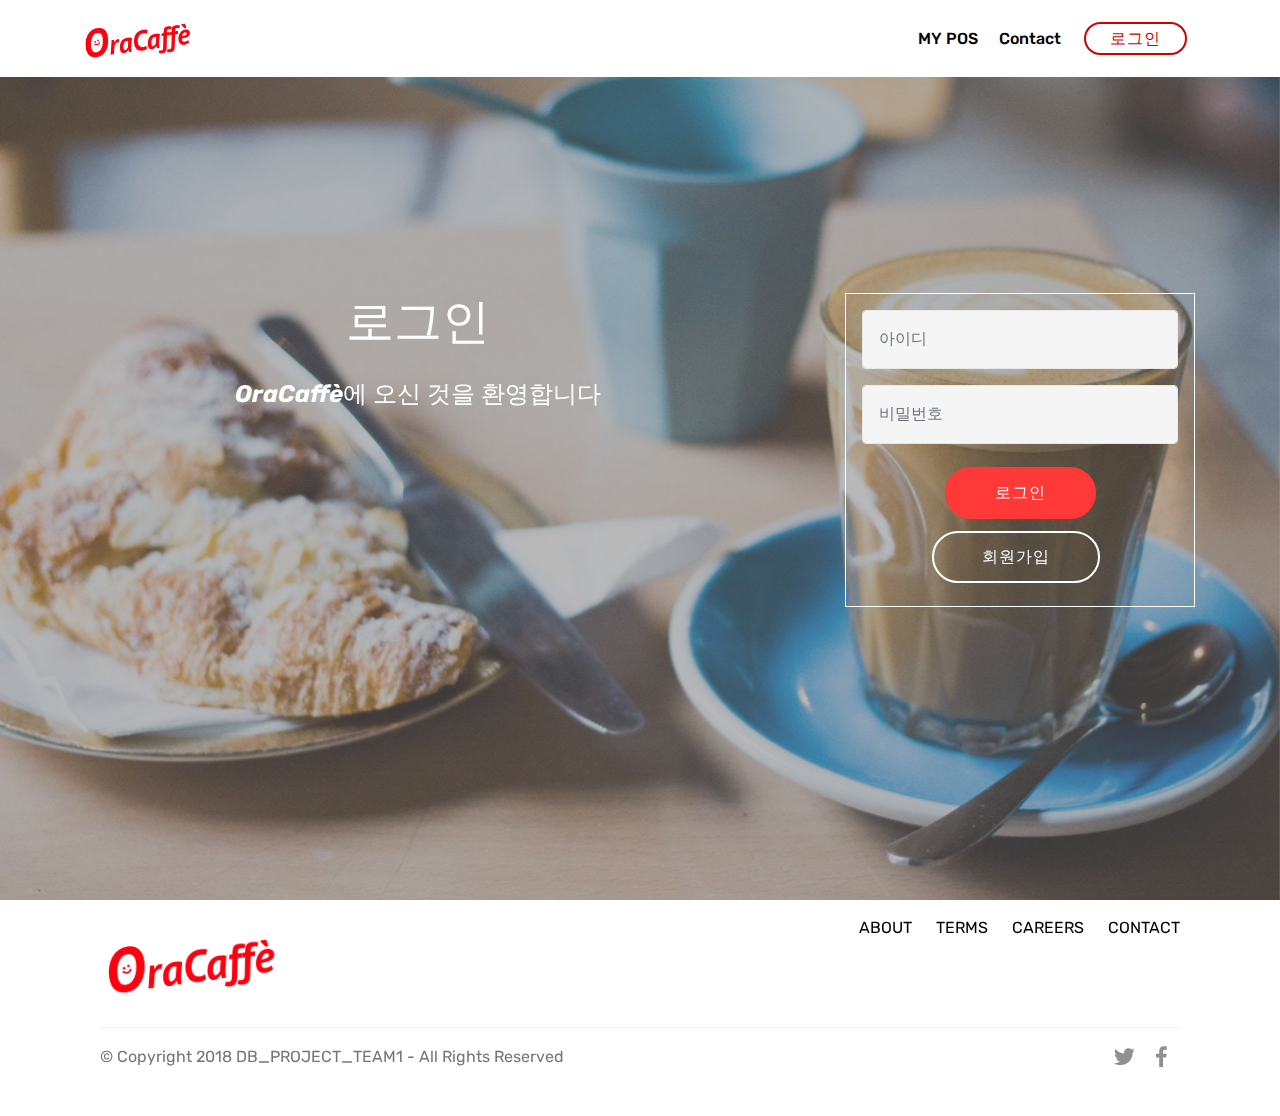
==== commit fb09088a: "mypos생성" ====
--- a/page1.html
+++ b/page1.html
@@ -48,14 +48,14 @@
         </div>
         <div class="collapse navbar-collapse" id="navbarSupportedContent">
             <ul class="navbar-nav nav-dropdown" data-app-modern-menu="true"><li class="nav-item">
-                    <a class="nav-link link text-black display-4" href="https://mobirise.com">
-                        About Us</a>
+                    <a class="nav-link link text-black display-4" href="page5.html">
+                        MY POS</a>
                 </li>
                 <li class="nav-item">
                     <a class="nav-link link text-black display-4" href="https://mobirise.com">
                         Contact</a>
                 </li></ul>
-            <div class="navbar-buttons mbr-section-btn"><a class="btn btn-sm btn-primary display-4" href="page1.html#header15-a">로그인</a></div>
+            <div class="navbar-buttons mbr-section-btn"><a class="btn btn-sm btn-primary-outline display-4" href="page1.html#header15-a">로그인</a></div>
         </div>
     </nav>
 </section>
@@ -66,7 +66,7 @@
 
     <div class="mbr-overlay" style="opacity: 0.5; background-color: rgb(118, 118, 118);"></div>
 
-    <div class="container align-right">
+    <div class="container align-center">
 <div class="row">
     <div class="mbr-white col-lg-8 col-md-7 content-container">
         <h1 class="mbr-section-title mbr-bold pb-3 mbr-fonts-style display-2"><span style="font-weight: normal;">로그인</span></h1>
@@ -75,21 +75,25 @@
     <div class="col-lg-4 col-md-5">
     <div class="form-container">
         <div class="media-container-column" data-form-type="formoid">
-            <form class="mbr-form" action="https://mobirise.com/" method="post" data-form-title="Mobirise Form"><input type="hidden" name="email" data-form-email="true" value="7OTTWEYSHqGn15H0geWZ35E45BGBH0NDx4opuKjkuqK/Y9XAEI4cTV89Rk0ecKyw245xw1QO3pvyygyzViCnVticY7wnadPkC+vL3FvAUHYLniIk+F7aWp97nAbE34Jr" data-form-field="Email">
-                <div data-for="name">
+          <!-- action : data 를 보낼 URL / method: 어떤 HTTP 방식을 사용할 것인지 (POST / GET)-->
+            <form class="mbr-form" action="https://mobirise.com/" method="post" data-form-title="Mobirise Form">
+                <div data-for="id">
                     <div class="form-group">
-                        <input type="text" class="form-control px-3" name="name" data-form-field="Name" placeholder="아이디" required="" id="name-header15-a">
+                        <input type="text" class="form-control px-3" name="id" data-form-field="ID" placeholder="아이디" maxlength="16" minlength="4" required="" id="id-header15-a">
                     </div>
                 </div>
                 <div data-for="password">
                     <div class="form-group">
-                        <input type="password" class="form-control px-3" name="password" data-form-field="Password" placeholder="비밀번호" required="" id="password-header15-a">
+                        <input type="password" class="form-control px-3" name="password" data-form-field="Password" placeholder="비밀번호" maxlength="16" minlength="10" required="" id="password-header15-a">
                     </div>
                 </div>
 
 
-                <span class="input-group-btn"><button href="" type="submit" class="btn btn-form btn-primary display-4">로그인</button></span>
-            </form>
+                <div class="input-group-btn"><button href="" type="submit" class="btn btn-form btn-primary display-4">로그인</button></div>
+
+                </form>
+                <div class="mbr-section-btn"><a class="btn btn-md btn-white-outline display-4" href="page2.html#header2-o">회원가입</a></div>
+
         </div>
     </div>
     </div>
